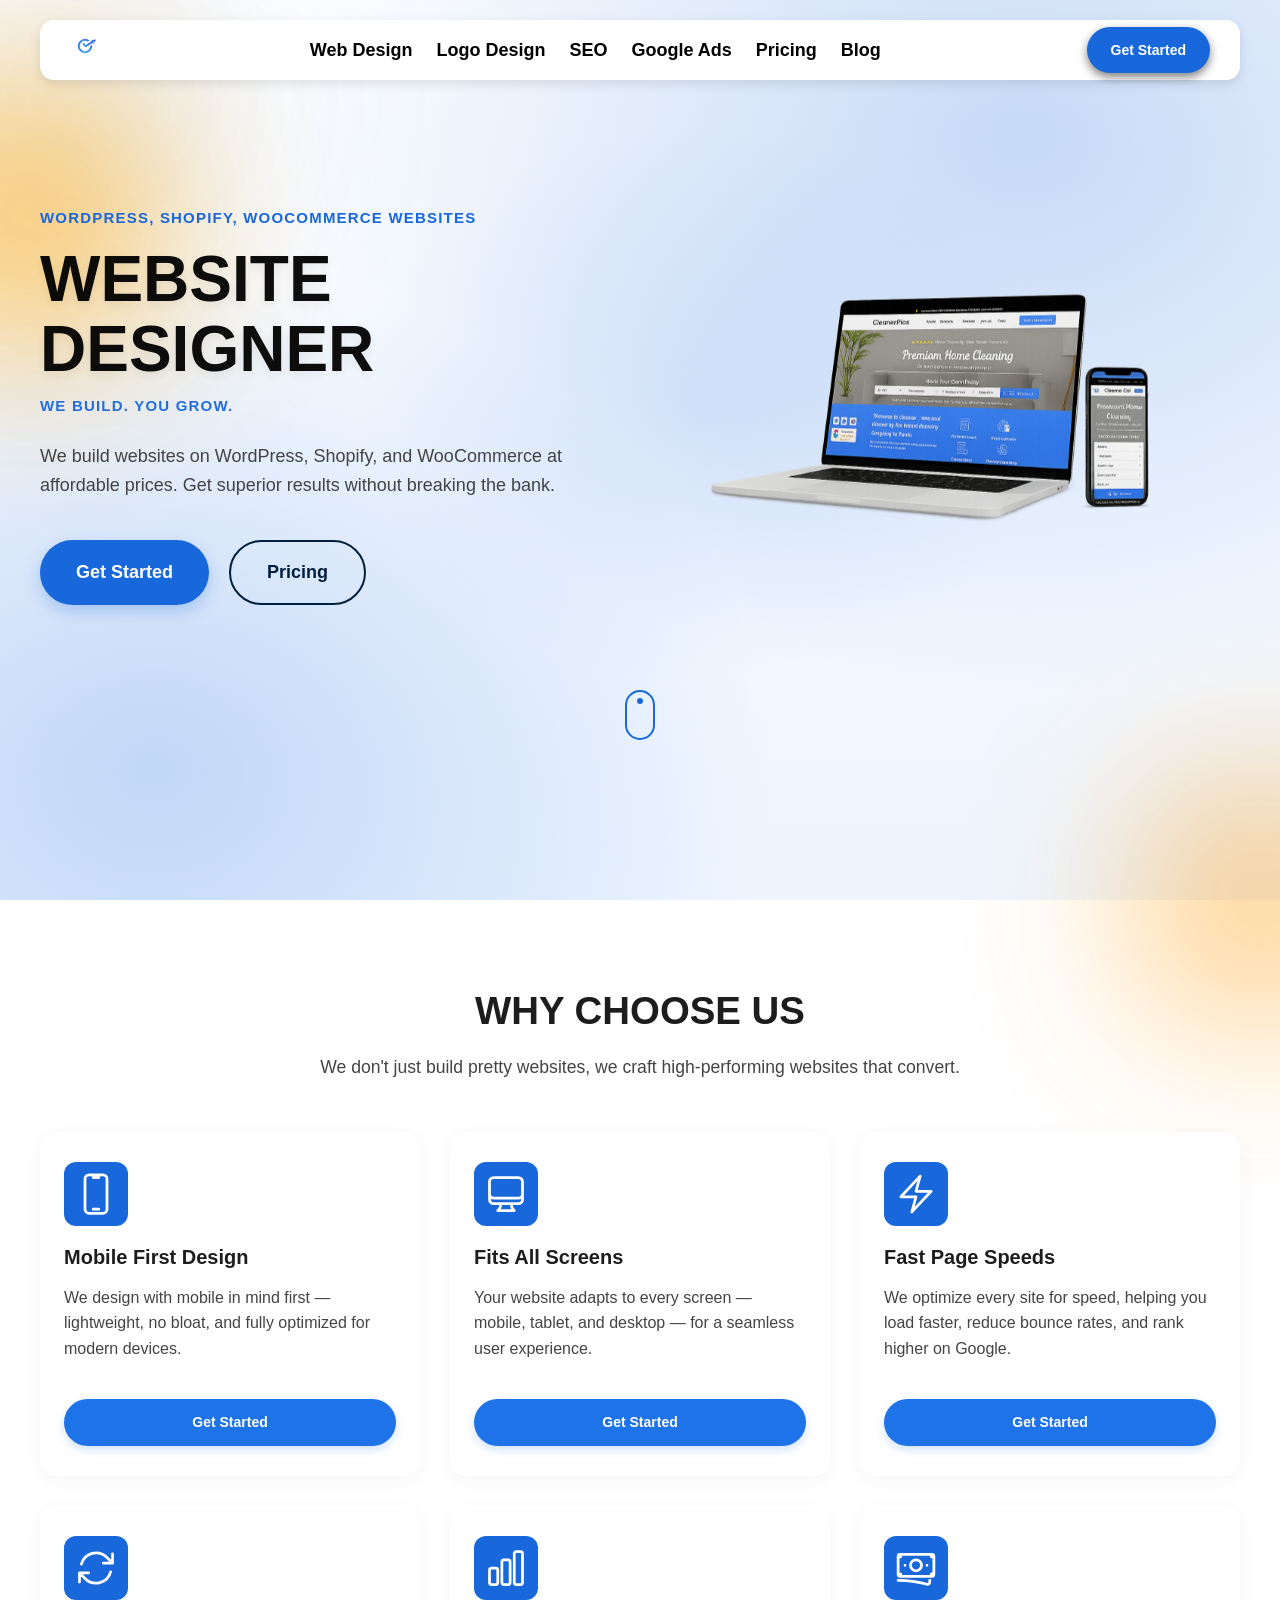
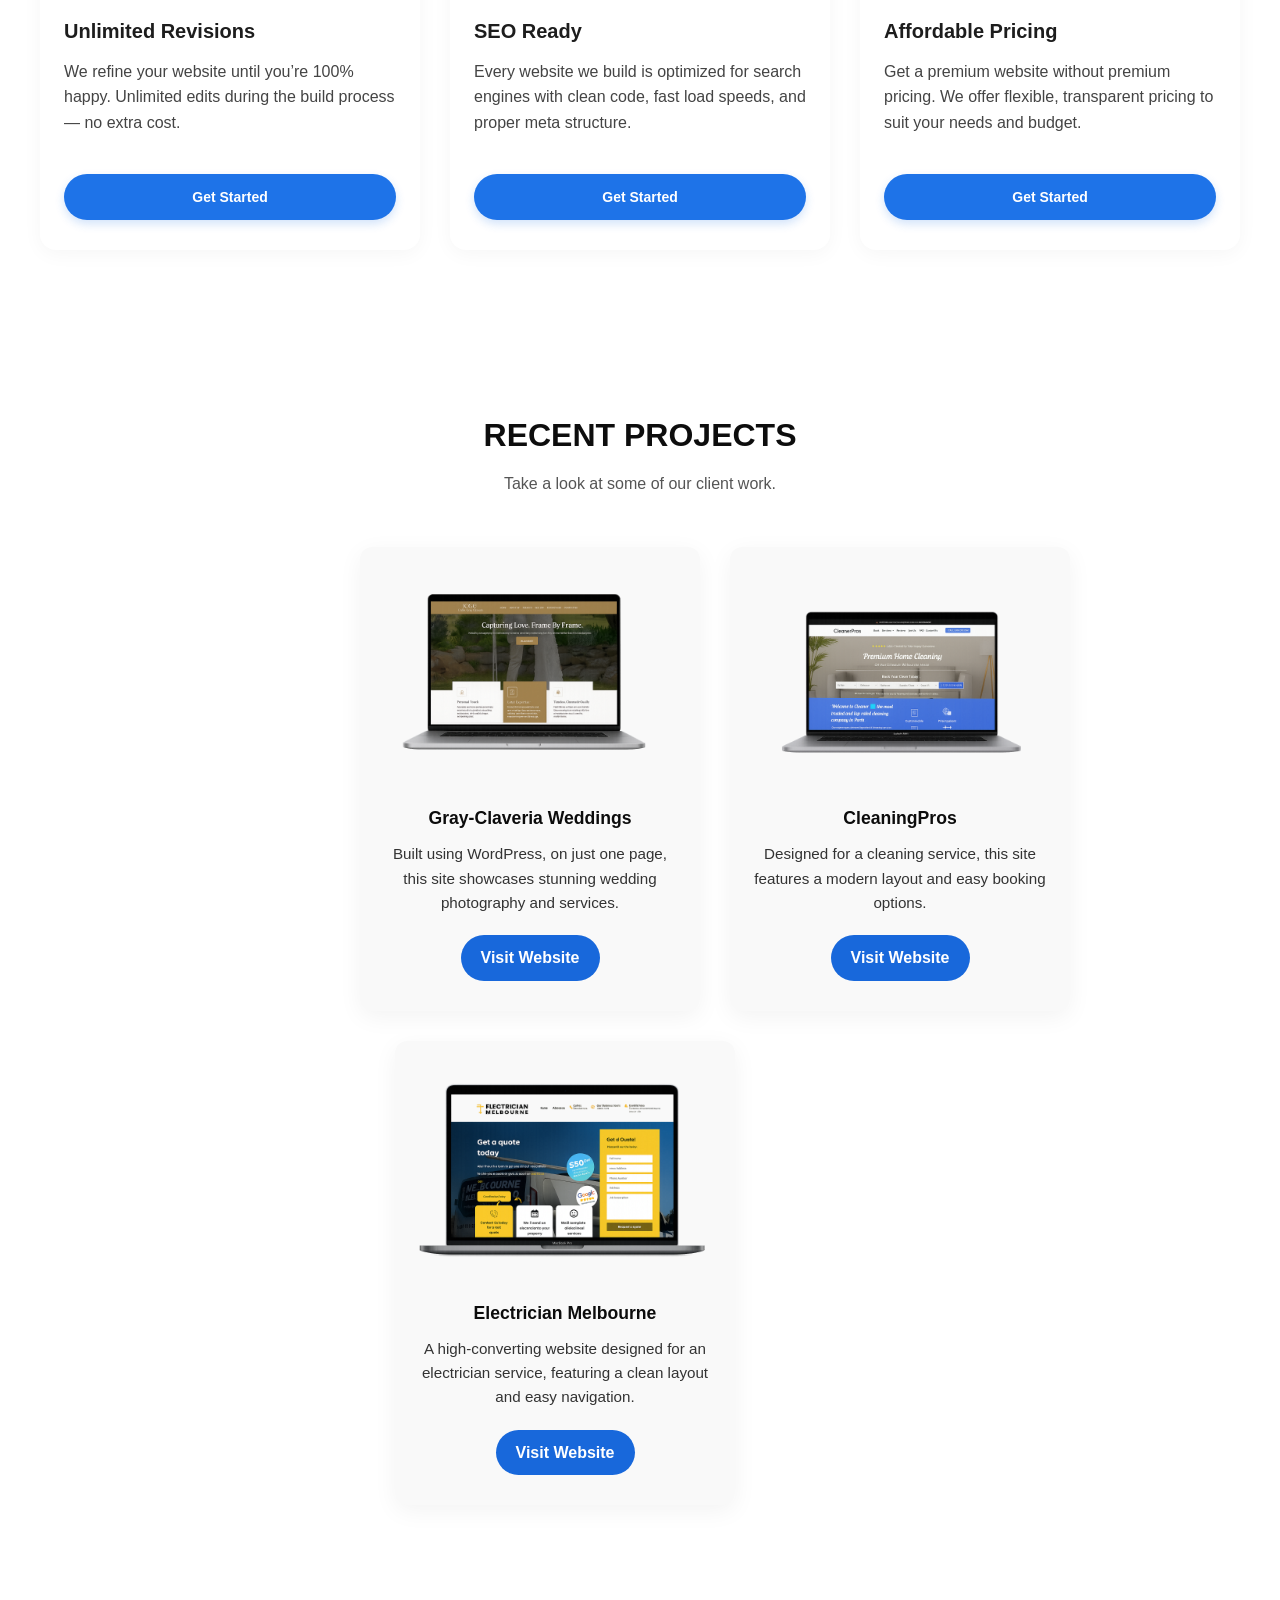
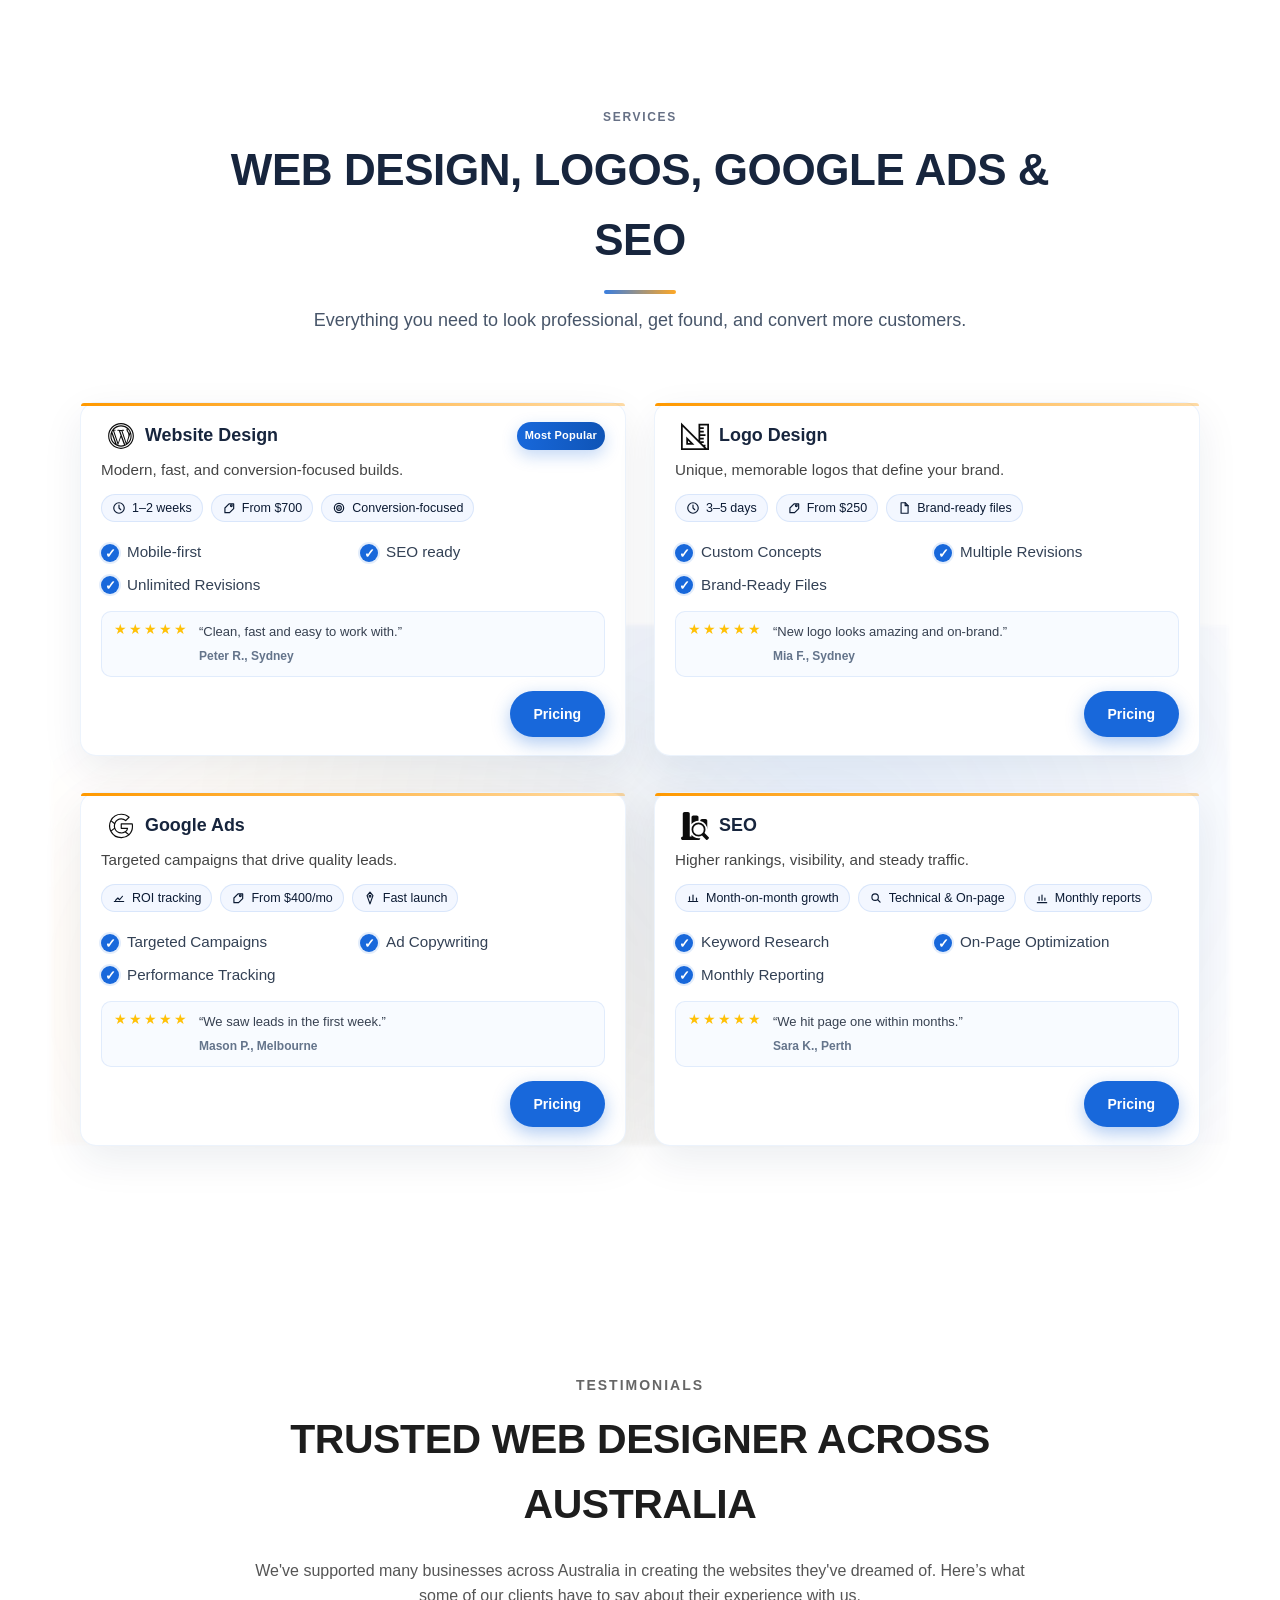
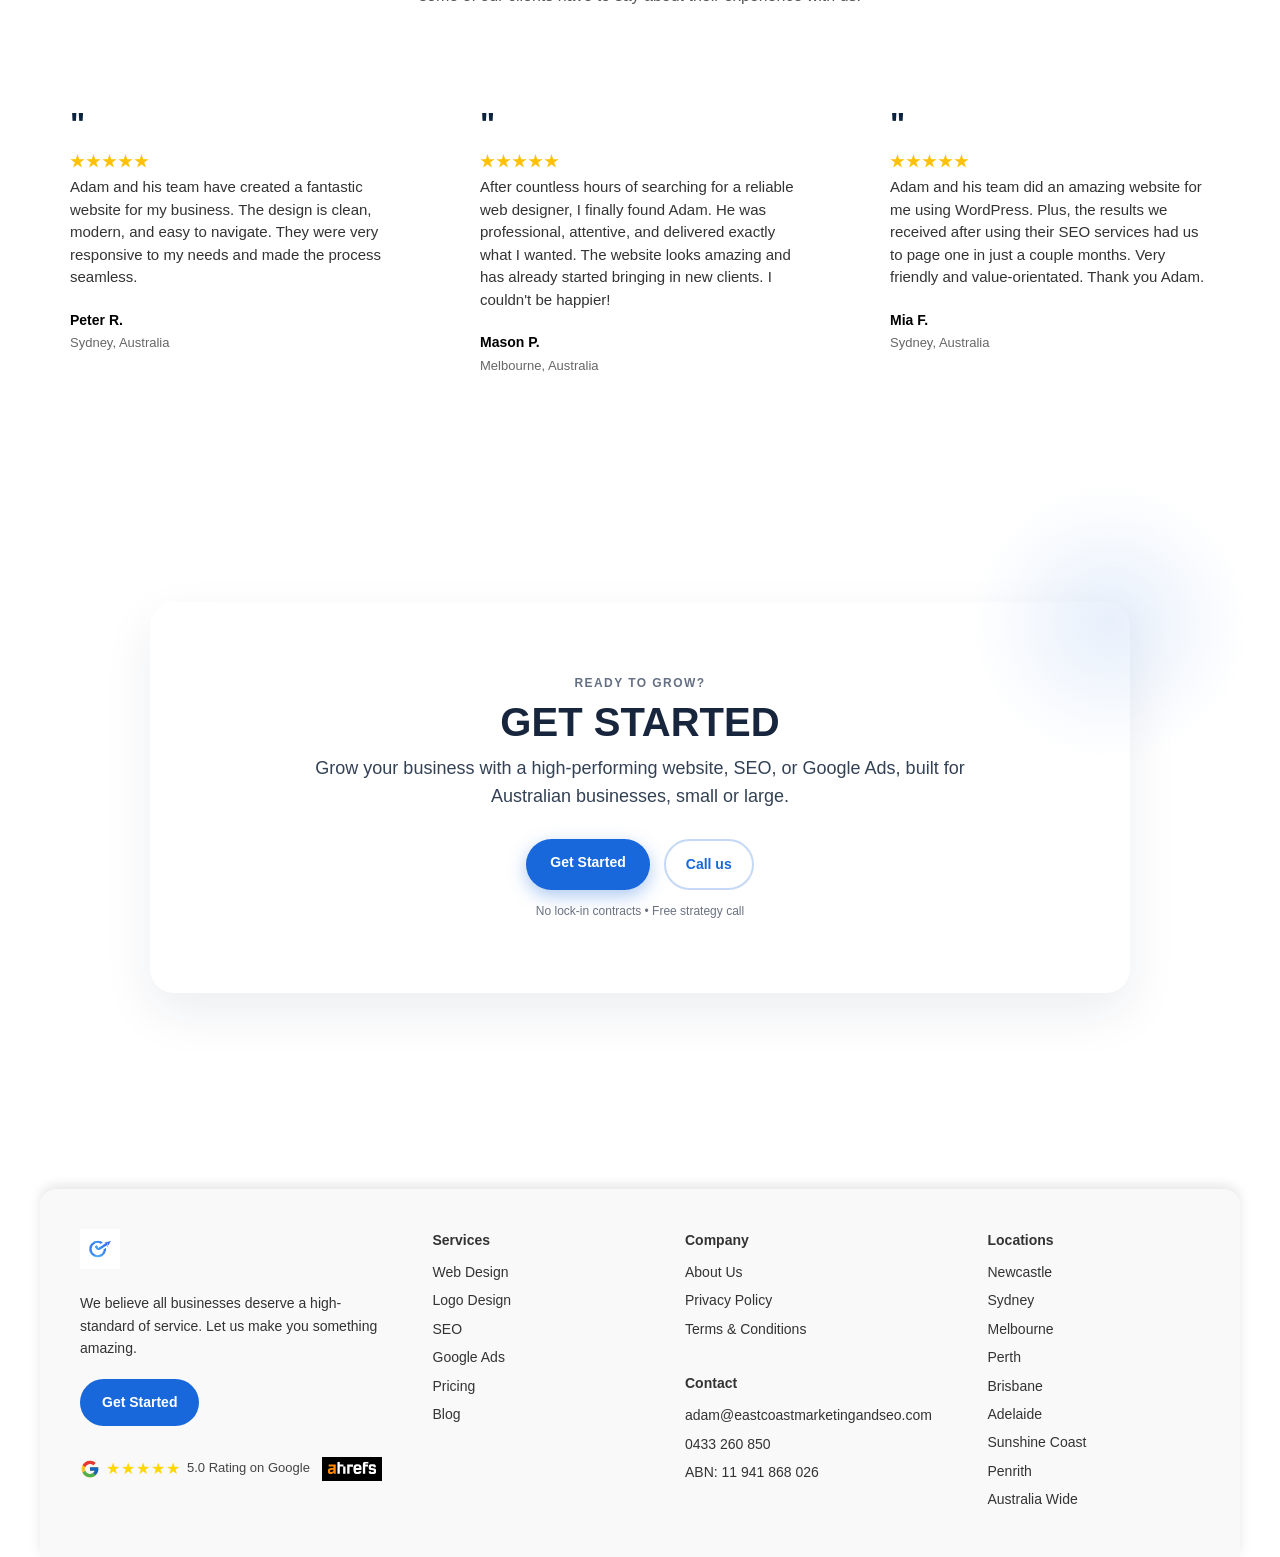
==== index.html @ 5adb6875 "Add files via upload" ====
<!doctype html>
<html lang="en">
<head>
  <meta charset="utf-8" />
  <meta name="viewport" content="width=device-width, initial-scale=1" />
  <title>Document</title>

  <!-- CSS -->
  <link rel="stylesheet" href="style.css" />
</head>
<body>

  <!-- Header is created by header.js (do not add <header> here) -->

  <main>
<!-- HERO -->
<section class="hero-section" aria-labelledby="hero-title">
  <!-- Background Accent Shape -->
  <div class="hero-accent"></div>




  <div class="hero-container">
    <div class="hero-left">
      <p class="hero-subtitle">WordPress, Shopify, WooCommerce Websites</p>

      <div class="hero-heading">
        <h1 class="hero-title" id="hero-title">WEBSITE DESIGNER</h1>
        <h2 class="hero-subtitle">
          <span class="nowrap">We Build. You Grow.</span>
        </h2>
            </div>

      <p class="hero-text">
        We build websites on WordPress, Shopify, and WooCommerce at affordable prices.
        Get superior results without breaking the bank.
      </p>

      <div class="hero-buttons">
        <a href="contact.html" class="hero-btn primary">Get Started</a>
        <a href="about.html" class="hero-btn secondary">Pricing</a>
      </div>
    </div>

    <div class="hero-right">
      <img src="phoneandlaptopsection.png" alt="Phone and Laptop Preview" class="hero-combo">
    </div>
  </div>

  <!-- Scroll indicator -->
  <div class="scroll-indicator">
    <div class="scroll-dot"></div>
  </div>
  <!-- Animated Blobs -->
<div class="blob blob1"></div>
<div class="blob blob2"></div>

</section>



    <!-- BENEFITS -->
    <section class="benefits-section">
      <div class="benefits-header">
        <h2>Why Choose Us</h2>
        <p>We don't just build pretty websites, we craft high-performing websites that convert.</p>
      </div>
      <div class="benefits-container">

        <!-- Benefit card 1 -->
        <div class="benefit-card">
          <div class="icon">
            <!-- Mobile First Design -->
            <svg xmlns="http://www.w3.org/2000/svg" fill="none"
                 viewBox="0 0 24 24" stroke-width="1.5"
                 stroke="currentColor" class="icon-svg">
              <path stroke-linecap="round" stroke-linejoin="round"
                    d="M10.5 1.5H8.25A2.25 2.25 0 0 0 6 3.75v16.5a2.25 2.25 0 0 0 2.25 2.25h7.5A2.25 2.25 0 0 0 18 20.25V3.75a2.25 2.25 0 0 0-2.25-2.25H13.5m-3 0V3h3V1.5m-3 0h3m-3 18.75h3" />
            </svg>
          </div>
          <h3>Mobile First Design</h3>
          <p>We design with mobile in mind first — lightweight, no bloat, and fully optimized for modern devices.</p>
          <a href="#" class="benefit-btn">Get Started</a>
        </div>

        <!-- Benefit card 2 -->
        <div class="benefit-card">
          <div class="icon">
            <!-- Fits All Screens -->
            <svg xmlns="http://www.w3.org/2000/svg" fill="none"
                 viewBox="0 0 24 24" stroke-width="1.5"
                 stroke="currentColor" class="icon-svg">
              <path stroke-linecap="round" stroke-linejoin="round"
                    d="M9 17.25v1.007a3 3 0 0 1-.879 2.122L7.5 21h9l-.621-.621A3 3 0 0 1 15 18.257V17.25m6-12V15a2.25 2.25 0 0 1-2.25 2.25H5.25A2.25 2.25 0 0 1 3 15V5.25m18 0A2.25 2.25 0 0 0 18.75 3H5.25A2.25 2.25 0 0 0 3 5.25m18 0V12a2.25 2.25 0 0 1-2.25 2.25H5.25A2.25 2.25 0 0 1 3 12V5.25" />
            </svg>
          </div>
          <h3>Fits All Screens</h3>
          <p>Your website adapts to every screen — mobile, tablet, and desktop — for a seamless user experience.</p>
          <a href="#" class="benefit-btn">Get Started</a>
        </div>

        <!-- Benefit card 3 -->
        <div class="benefit-card">
          <div class="icon">
            <!-- Fast Page Speeds -->
            <svg xmlns="http://www.w3.org/2000/svg" fill="none"
                 viewBox="0 0 24 24" stroke-width="1.5"
                 stroke="currentColor" class="icon-svg">
              <path stroke-linecap="round" stroke-linejoin="round"
                    d="m3.75 13.5 10.5-11.25L12 10.5h8.25L9.75 21.75 12 13.5H3.75Z" />
            </svg>
          </div>
          <h3>Fast Page Speeds</h3>
          <p>We optimize every site for speed, helping you load faster, reduce bounce rates, and rank higher on Google.</p>
          <a href="#" class="benefit-btn">Get Started</a>
        </div>

        <!-- Benefit card 4 -->
        <div class="benefit-card">
          <div class="icon">
            <!-- Unlimited Revisions -->
            <svg xmlns="http://www.w3.org/2000/svg" fill="none"
                 viewBox="0 0 24 24" stroke-width="1.5"
                 stroke="currentColor" class="icon-svg">
              <path stroke-linecap="round" stroke-linejoin="round"
                    d="M16.023 9.348h4.992v-.001M2.985 19.644v-4.992m0 0h4.992m-4.993 0 3.181 3.183a8.25 8.25 0 0 0 13.803-3.7M4.031 9.865a8.25 8.25 0 0 1 13.803-3.7l3.181 3.182m0-4.991v4.99" />
            </svg>
          </div>
          <h3>Unlimited Revisions</h3>
          <p>We refine your website until you’re 100% happy. Unlimited edits during the build process — no extra cost.</p>
          <a href="#" class="benefit-btn">Get Started</a>
        </div>

        <!-- Benefit card 5 -->
        <div class="benefit-card">
          <div class="icon">
            <!-- SEO Ready -->
            <svg xmlns="http://www.w3.org/2000/svg" fill="none"
                 viewBox="0 0 24 24" stroke-width="1.5"
                 stroke="currentColor" class="icon-svg">
              <path stroke-linecap="round" stroke-linejoin="round"
                    d="M3 13.125C3 12.504 3.504 12 4.125 12h2.25c.621 0 1.125.504 1.125 1.125v6.75C7.5 20.496 6.996 21 6.375 21h-2.25A1.125 1.125 0 0 1 3 19.875v-6.75ZM9.75 8.625c0-.621.504-1.125 1.125-1.125h2.25c.621 0 1.125.504 1.125 1.125v11.25c0 .621-.504 1.125-1.125 1.125h-2.25a1.125 1.125 0 0 1-1.125-1.125V8.625ZM16.5 4.125c0-.621.504-1.125 1.125-1.125h2.25C20.496 3 21 3.504 21 4.125v15.75c0 .621-.504 1.125-1.125 1.125h-2.25a1.125 1.125 0 0 1-1.125-1.125V4.125Z" />
            </svg>
          </div>
          <h3>SEO Ready</h3>
          <p>Every website we build is optimized for search engines with clean code, fast load speeds, and proper meta structure.</p>
          <a href="#" class="benefit-btn">Get Started</a>
        </div>

        <!-- Benefit card 6 -->
        <div class="benefit-card">
          <div class="icon">
            <!-- Affordable Pricing -->
            <svg xmlns="http://www.w3.org/2000/svg" fill="none"
                 viewBox="0 0 24 24" stroke-width="1.5"
                 stroke="currentColor" class="icon-svg">
              <path stroke-linecap="round" stroke-linejoin="round"
                    d="M2.25 18.75a60.07 60.07 0 0 1 15.797 2.101c.727.198 1.453-.342 1.453-1.096V18.75M3.75 4.5v.75A.75.75 0 0 1 3 6h-.75m0 0v-.375c0-.621.504-1.125 1.125-1.125H20.25M2.25 6v9m18-10.5v.75c0 .414.336.75.75.75h.75m-1.5-1.5h.375c.621 0 1.125.504 1.125 1.125v9.75c0 .621-.504 1.125-1.125 1.125h-.375m1.5-1.5H21a.75.75 0 0 0-.75.75v.75m0 0H3.75m0 0h-.375a1.125 1.125 0 0 1-1.125-1.125V15m1.5 1.5v-.75A.75.75 0 0 0 3 15h-.75M15 10.5a3 3 0 1 1-6 0 3 3 0 0 1 6 0Zm3 0h.008v.008H18V10.5Zm-12 0h.008v.008H6V10.5Z" />
            </svg>
          </div>
          <h3>Affordable Pricing</h3>
          <p>Get a premium website without premium pricing. We offer flexible, transparent pricing to suit your needs and budget.</p>
          <a href="#" class="benefit-btn">Get Started</a>
        </div>

      </div>
    </section>

    <!-- PROJECTS -->
    <section class="projects-section">
      <div class="projects-header">
        <h2>Recent Projects</h2>
        <p>Take a look at some of our client work.</p>
      </div>
      <div class="projects-container">
        <div class="project-card left-card">
          <img src="carloswebsitelaptop.png" alt="Website Project 1">
          <h3>Gray-Claveria Weddings</h3>
          <p>Built using WordPress, on just one page, this site showcases stunning wedding photography and services.</p>
          <a href="#" class="project-btn">Visit Website</a>
        </div>

        <div class="project-card">
          <img src="cleaningwebsitelaptop.png" alt="Website Project 2">
          <h3>CleaningPros</h3>
          <p>Designed for a cleaning service, this site features a modern layout and easy booking options.</p>
          <a href="#" class="project-btn">Visit Website</a>
        </div>

        <div class="project-card right-card">
          <img src="electricianwebsitelaptop.png" alt="Website Project 3">
          <h3>Electrician Melbourne</h3>
          <p>A high-converting website designed for an electrician service, featuring a clean layout and easy navigation.</p>
          <a href="#" class="project-btn">Visit Website</a>
        </div>
      </div>
    </section>

<!-- SERVICES / PRICING (enhanced, SVG chips) -->
<section class="services-showcase" id="services">
  <div class="services-container">

    <!-- Section header -->
    <header class="services-head">
      <p class="services-eyebrow">SERVICES</p>
      <h2 class="services-title">Web Design, Logos, Google Ads & SEO</h2>
      <p class="services-sub">
        Everything you need to look professional, get found, and convert more customers.
      </p>
    </header>

    <!-- 2×2 grid -->
    <div class="svc-grid">

      <!-- Website -->
      <article class="svc-card svc-web">
        <div class="svc-card__head">
          <h3>Website Design</h3>
          <span class="badge">Most Popular</span>
        </div>

        <p class="svc-card__intro">Modern, fast, and conversion‑focused builds.</p>

        <!-- meta chips (SVG icons instead of emojis) -->
        <div class="svc-meta">
          <span class="chip">
            <svg class="chip-ico" viewBox="0 0 24 24" aria-hidden="true">
              <circle cx="12" cy="12" r="9"/>
              <path d="M12 7v5l3 3"/>
            </svg> 1–2 weeks
          </span>
          <span class="chip">
            <svg class="chip-ico" viewBox="0 0 24 24" aria-hidden="true">
              <path d="M20 13l-7 7H5v-8l7-7h8v8z"/>
              <circle cx="16" cy="8" r="1.5"/>
            </svg> From $700
          </span>
          <span class="chip">
            <svg class="chip-ico" viewBox="0 0 24 24" aria-hidden="true">
              <circle cx="12" cy="12" r="8"/>
              <circle cx="12" cy="12" r="4"/>
              <circle cx="12" cy="12" r="1.5" fill="currentColor" stroke="none"/>
            </svg> Conversion‑focused
          </span>
        </div>

        <ul class="svc-features">
          <li>Mobile‑first</li>
          <li>SEO ready</li>
          <li>Unlimited Revisions</li>
        </ul>

        <figure class="svc-quote">
          <div class="svc-stars">★★★★★</div>
          <div>
            <p>“Clean, fast and easy to work with.”</p>
            <figcaption>Peter R., Sydney</figcaption>
          </div>
        </figure>

        <div class="svc-card__footer">
          <a href="pricing.html#website-design" class="btn-cta">Pricing</a>
        </div>
      </article>

      <!-- Logo -->
      <article class="svc-card svc-logo">
        <div class="svc-card__head">
          <h3>Logo Design</h3>
        </div>

        <p class="svc-card__intro">Unique, memorable logos that define your brand.</p>

        <div class="svc-meta">
          <span class="chip">
            <svg class="chip-ico" viewBox="0 0 24 24" aria-hidden="true">
              <circle cx="12" cy="12" r="9"/>
              <path d="M12 7v5l3 3"/>
            </svg> 3–5 days
          </span>
          <span class="chip">
            <svg class="chip-ico" viewBox="0 0 24 24" aria-hidden="true">
              <path d="M20 13l-7 7H5v-8l7-7h8v8z"/>
              <circle cx="16" cy="8" r="1.5"/>
            </svg> From $250
          </span>
          <span class="chip">
            <svg class="chip-ico" viewBox="0 0 24 24" aria-hidden="true">
              <path d="M7 3h7l5 5v13H7z"/>
              <path d="M14 3v5h5"/>
            </svg> Brand‑ready files
          </span>
        </div>

        <ul class="svc-features">
          <li>Custom Concepts</li>
          <li>Multiple Revisions</li>
          <li>Brand‑Ready Files</li>
        </ul>

        <figure class="svc-quote">
          <div class="svc-stars">★★★★★</div>
          <div>
            <p>“New logo looks amazing and on‑brand.”</p>
            <figcaption>Mia F., Sydney</figcaption>
          </div>
        </figure>

        <div class="svc-card__footer">
          <a href="pricing.html#logo-design" class="btn-cta">Pricing</a>
        </div>
      </article>

      <!-- Google Ads -->
      <article class="svc-card svc-ads">
        <div class="svc-card__head">
          <h3>Google Ads</h3>
        </div>

        <p class="svc-card__intro">Targeted campaigns that drive quality leads.</p>

        <div class="svc-meta">
          <span class="chip">
            <svg class="chip-ico" viewBox="0 0 24 24" aria-hidden="true">
              <path d="M4 18h16"/>
              <path d="M6 16l4-4 3 3 5-6"/>
            </svg> ROI tracking
          </span>
          <span class="chip">
            <svg class="chip-ico" viewBox="0 0 24 24" aria-hidden="true">
              <path d="M20 13l-7 7H5v-8l7-7h8v8z"/>
              <circle cx="16" cy="8" r="1.5"/>
            </svg> From $400/mo
          </span>
          <span class="chip">
            <svg class="chip-ico" viewBox="0 0 24 24" aria-hidden="true">
              <path d="M12 2l5 6-5 14-5-14z"/>
              <circle cx="12" cy="9" r="1.5"/>
            </svg> Fast launch
          </span>
        </div>

        <ul class="svc-features">
          <li>Targeted Campaigns</li>
          <li>Ad Copywriting</li>
          <li>Performance Tracking</li>
        </ul>

        <figure class="svc-quote">
          <div class="svc-stars">★★★★★</div>
          <div>
            <p>“We saw leads in the first week.”</p>
            <figcaption>Mason P., Melbourne</figcaption>
          </div>
        </figure>

        <div class="svc-card__footer">
          <a href="pricing.html#google-ads" class="btn-cta">Pricing</a>
        </div>
      </article>

      <!-- SEO -->
      <article class="svc-card svc-seo">
        <div class="svc-card__head">
          <h3>SEO</h3>
        </div>

        <p class="svc-card__intro">Higher rankings, visibility, and steady traffic.</p>

        <div class="svc-meta">
          <span class="chip">
            <svg class="chip-ico" viewBox="0 0 24 24" aria-hidden="true">
              <path d="M4 18h16"/>
              <path d="M6 16v-6M12 16v-9M18 16v-4"/>
            </svg> Month‑on‑month growth
          </span>
          <span class="chip">
            <svg class="chip-ico" viewBox="0 0 24 24" aria-hidden="true">
              <circle cx="10.5" cy="10.5" r="5.5"/>
              <path d="M15 15l4 4"/>
            </svg> Technical & On‑page
          </span>
          <span class="chip">
            <svg class="chip-ico" viewBox="0 0 24 24" aria-hidden="true">
              <path d="M4 20h16"/>
              <path d="M7 16v-6M12 16v-9M17 16v-4"/>
            </svg> Monthly reports
          </span>
        </div>

        <ul class="svc-features">
          <li>Keyword Research</li>
          <li>On‑Page Optimization</li>
          <li>Monthly Reporting</li>
        </ul>

        <figure class="svc-quote">
          <div class="svc-stars">★★★★★</div>
          <div>
            <p>“We hit page one within months.”</p>
            <figcaption>Sara K., Perth</figcaption>
          </div>
        </figure>

        <div class="svc-card__footer">
          <a href="pricing.html#seo" class="btn-cta">Pricing</a>
        </div>
      </article>

    </div>
  </div>
</section>




<!-- TESTIMONIALS -->
<section class="testimonials-section">
  <div class="testimonials-header">
    <p class="section-label">TESTIMONIALS</p>
    <h2 class="section-title">TRUSTED WEB DESIGNER ACROSS AUSTRALIA</h2>
    <p class="section-subtext">
      We've supported many businesses across Australia in creating the websites they've dreamed of.
      Here’s what some of our clients have to say about their experience with us.
    </p>
  </div>

  <div class="testimonials-grid">
    <div class="testimonial-card">
      <span class="quote-mark">"</span>
      <p class="testimonial-text">
        Adam and his team have created a fantastic website for my business. The design is clean, modern, and easy to navigate.
        They were very responsive to my needs and made the process seamless.
      </p>
      <p class="testimonial-author">Peter R.</p>
      <p class="testimonial-location">Sydney, Australia</p>
    </div>

    <div class="testimonial-card">
      <span class="quote-mark">"</span>
      <p class="testimonial-text">
        After countless hours of searching for a reliable web designer, I finally found Adam. He was professional, attentive, and delivered exactly what I wanted.
        The website looks amazing and has already started bringing in new clients. I couldn't be happier!
      </p>
      <p class="testimonial-author">Mason P.</p>
      <p class="testimonial-location">Melbourne, Australia</p>
    </div>

    <div class="testimonial-card">
      <span class="quote-mark">"</span>
      <p class="testimonial-text">
        Adam and his team did an amazing website for me using WordPress. Plus, the results we received after using their SEO services had us to page one in just a couple months. Very friendly and value-orientated. Thank you Adam.
      </p>
      <p class="testimonial-author">Mia F.</p>
      <p class="testimonial-location">Sydney, Australia</p>
    </div>
  </div>
</section>
<!-- BOTTOM CTA -->
<section class="cta-footer" id="get-started">
  <div class="cta-footer__inner">
    <p class="cta-footer__eyebrow">Ready to grow?</p>
    <h2 class="cta-footer__title">Get Started</h2>
    <p class="cta-footer__sub">
      Grow your business with a high‑performing website, SEO, or Google Ads, built for Australian businesses, small or large.
    </p>

    <div class="cta-footer__actions">
      <a href="contact.html" class="btn-cta">Get Started</a>
      <!-- Optional secondary action -->
      <a href="tel:+611300000000" class="btn-ghost" aria-label="Call us">Call us</a>
    </div>

    <p class="cta-footer__fineprint">No lock‑in contracts • Free strategy call</p>
  </div>
</section>


  </main>

  <!-- Scripts -->
  <script src="header.js" defer></script>
  <script src="footer.js" defer></script>
  <script src="pricingbutton.js" defer></script>
  
  <script>
document.addEventListener('DOMContentLoaded',()=>{
  const els = document.querySelectorAll('.reveal');
  const io = new IntersectionObserver(entries=>{
    entries.forEach(e=>{
      if(e.isIntersecting){
        e.target.classList.add('show');
        io.unobserve(e.target);
      }
    });
  }, {threshold: .12});
  els.forEach(el=>io.observe(el));
});
</script>

</body>
</html>
---- style.css ----
/* Use background verylightgrey, 10% of #1868db, 5% of #ff9900. Black 95% light headings, dark grey paragraphs */
/* Use Learn more buttons beneath service sections */
/* Scroll triggered fade-in animations */
/* Consistent CTA being Get Started */

body {
  background-color: #fafafa; /* very light grey */
  color: #333; /* dark grey for paragraphs */
  font-family: Arial, sans-serif;
}

h1, h2, h3 {
  color: #000; /* black for headings */
  opacity: 0.95; /* light headings */
}

p {
  color: #262626; /* dark grey for paragraphs */
  font-family: Arial, sans-serif;
}

.nav-link.active {
  color: #1868db;
  font-weight: bold;
  border-bottom: 2px solid #FF9900; /* orange underline for active link */
}

#mainHeader{
  backdrop-filter: saturate(130%) blur(8px);
  box-shadow: 0 6px 24px rgba(10,35,80,.08);
  border-radius: 16px; /* if header has white container */
}


#mainHeader.shrink {
  transform: scale(0.85) translateY(-20px);
  opacity: 0.95;
}



/* =========================
   HERO: Full viewport + background
   ========================= */

/* Change this to your actual fixed header height */
:root {
  --header-height: 90px;

  /* optional: set a background image just for the hero */
  /* Example: url("images/hero-bg.svg") or url("images/hero-bg.png") */
  
}


/* Fill the screen minus the fixed header so the next section is not visible */
.hero-section {

  position: relative;
  z-index: 1;
  color: white;
  min-height: 100vh;
  display: flex;
  align-items: center;
  overflow: visible;
  padding: clamp(60px, 7vw, 120px) 20px;

}




/* Floating Accent Shape */
.hero-accent {
  position: absolute;
  width: 500px;
  height: 500px;
  background: radial-gradient(circle at center, rgba(24, 104, 219, 0.2), transparent 70%);
  top: -150px;
  left: -150px;
  z-index: 0;
  filter: blur(100px);
  opacity: 0.6;
  pointer-events: none;
}

/* Scroll Down Indicator */
.scroll-indicator {
  position: absolute;
  bottom: 160px;
  left: 50%;
  transform: translateX(-50%);
  width: 30px;
  height: 50px;
  border: 2px solid #1868db;
  border-radius: 25px;
  z-index: 2;
}

.scroll-dot {
  width: 6px;
  height: 6px;
  background: #1868db;
  border-radius: 50%;
  margin: 6px auto;
  animation: scrollAnim 1.2s infinite ease-in-out;
}

@keyframes scrollAnim {
  0% { transform: translateY(0); opacity: 1; }
  100% { transform: translateY(20px); opacity: 0; }
}

/* Hero Tagline */
.hero-tagline {
  font-size: 20px;
  color: rgba(0, 0, 0, 0.7);
  margin-top: 10px;
  font-weight: 500;
}

.hero-title {
  text-shadow: 0 4px 12px rgba(0,0,0,0.08);
}


.hero-container {
  position: relative;
  z-index: 2;
  max-width: 1200px;
  margin: 0 auto;
  display: flex;
  align-items: center;
  justify-content: space-between;
  flex-wrap: wrap;
  width: 100%;
  gap: 40px;
}

.hero-left {
  flex: 1 1 500px;
  min-width: 300px;
  padding-right: 20px;
  animation: fadeInLeft 0.8s ease forwards;
}

.hero-title {
  font-size: clamp(42px, 6vw, 64px);
  font-weight: 900;
  line-height: 1.1;
  margin-bottom: 10px;
  color: #000;
}

.hero-subtitle {
  text-transform: uppercase;
  font-weight: 700;
  letter-spacing: 1.2px;
  color: #1868db;
  margin-bottom: 14px;
  font-size: 15px;
}

.hero-text {
  font-size: 18px;
  line-height: 1.6;
  margin: 24px 0 40px;
  color: rgba(38, 38, 38, 0.85);
}

.hero-buttons {
  display: flex;
  gap: 20px;
  flex-wrap: wrap;
}

.hero-btn {
  display: inline-flex;
  align-items: center;
  justify-content: center;
  padding: 16px 36px;
  border-radius: 999px;
  font-weight: 700;
  font-size: 18px;
  text-decoration: none;
  transition: all 0.3s ease;
  cursor: pointer;
}

.hero-btn.primary {
  background-color: #1868db;
  color: white;
  box-shadow: 0 6px 16px rgba(24, 104, 219, 0.25);
}

.hero-btn.primary:hover {
  background-color: rgba(0, 31, 63, 0.95);
  transform: translateY(-2px);
  box-shadow: 0 10px 22px rgba(0, 31, 63, 0.35);
}

.hero-btn.secondary {
  background-color: transparent;
  color: #001f3f;
  border: 2px solid #001f3f;
}

.hero-btn.secondary:hover {
  background-color: #001f3f;
  color: white;
  transform: translateY(-2px);
  box-shadow: 0 10px 22px rgba(0, 31, 63, 0.25);
}

.hero-right {
  flex: 1 1 500px;
  display: flex;
  justify-content: center;
  align-items: center;
  min-width: 300px;
  animation: fadeInUp 1s ease forwards;
}

.hero-combo {
  width: 100%;
  max-width: 700px;
  height: auto;
  object-fit: contain;
}

/* Animations */
@keyframes fadeInLeft {
  from { opacity: 0; transform: translateX(-40px); }
  to { opacity: 1; transform: translateX(0); }
}

@keyframes fadeInUp {
  from { opacity: 0; transform: translateY(40px); }
  to { opacity: 1; transform: translateY(0); }
}

@media (max-width: 980px) {
  .hero-section {
    min-height: auto;
    padding-top: calc(40px + var(--header-height));
    padding-bottom: 60px;
  }
  .hero-container {
    justify-content: center;
    text-align: center;
  }
  .hero-left {
    padding-right: 0;
  }
  .hero-right {
    margin-top: 20px;
  }
}



/* Benefits section */
.benefits-section {
  padding: 80px 20px;

}

.benefits-header {
  max-width: 800px;
  margin: 0 auto 50px;
  text-align: center;
}

.benefits-header h2 {
  font-size: 2.4rem;
  font-weight: 800;
  margin-bottom: 12px;
  color: #111;
}

.benefits-header p {
  font-size: 1.1rem;
  color: #444;
}

.benefits-container {
  display: grid;
  grid-template-columns: repeat(3, 1fr);
  gap: 30px;
  max-width: 1200px;
  margin: 0 auto;
}

@media (max-width: 900px) {
  .benefits-container {
    grid-template-columns: repeat(2, 1fr);
  }
}

@media (max-width: 600px) {
  .benefits-container {
    grid-template-columns: 1fr;
  }
}

.benefit-card {
  background: #fff;
  padding: 30px 24px;
  border-radius: 16px;
  box-shadow: 0 4px 20px rgba(0, 0, 0, 0.04);
  display: flex;
  flex-direction: column;
  transition: transform 0.25s ease, box-shadow 0.25s ease;
}

.benefit-card:hover {
  transform: translateY(-6px);
  box-shadow: 0 10px 30px rgba(0, 0, 0, 0.1);
}

.icon {
  width: 64px;
  height: 64px;
  padding: 10px;
  background: #1868db;
  border-radius: 12px;
  display: flex;
  align-items: center;
  justify-content: center;
  margin-bottom: 15px;
  box-sizing: border-box;
}

.icon-svg {
  width: 100%;
  height: 100%;
  stroke: white;
  stroke-width: 1.5;
  transition: transform 0.3s ease, stroke 0.3s ease;
}

.benefit-card:hover .icon-svg {
  transform: scale(1.15);
  stroke: #ff9900;
}


.benefit-card h3 {
  font-size: 1.25rem;
  font-weight: 700;
  margin-bottom: 12px;
  color: #111;
}

.benefit-card p {
  font-size: 1rem;
  color: #444;
  margin-bottom: 18px;
}

.benefit-card a {
  font-size: 0.95rem;
  color: #1868db;
  font-weight: 500;
  text-decoration: underline;
  transition: color 0.3s ease;
}


.benefit-card .benefit-btn {
  display: inline-block;
  margin-top: 20px;
  background-color: #1e73e8;
  color: white;
  font-weight: 600;
  font-size: 14px;
  font-family: inherit;
  padding: 12px 24px;
  border: none;
  border-radius: 999px;
  text-align: center;
  text-decoration: none;
  box-shadow: 0 4px 10px rgba(30, 115, 232, 0.2);
  transition: background-color 0.3s ease-in-out, transform 0.2s ease;
  cursor: pointer;
}

.benefit-card .benefit-btn:hover {
  background-color: rgba(0, 31, 63, 0.95); /* 95% opacity */
  transform: translateY(-2px);
}







h2 {
  font-family: 'Arial Black', sans-serif;
  font-weight: 900;
  text-transform: uppercase;
}

.projects-section {
  padding: 80px 20px;

  text-align: center;
}

.projects-header h2 {
  font-size: 2rem;
  font-weight: 800;
  margin-bottom: 10px;
}

.projects-header p {
  max-width: 700px;
  margin: 0 auto 50px auto;
  color: #555;
}

.projects-container {
  display: flex;
  justify-content: center;
  flex-wrap: wrap;
  gap: 30px;
  position: relative;
}

.project-card {
  background-color: #f9f9f9;
  border-radius: 12px;
  padding: 30px 20px;
  max-width: 340px;
  box-shadow: 0 6px 24px rgba(0, 0, 0, 0.05);
  transition: transform 0.3s ease, box-shadow 0.3s ease;
}

.project-card img {
  width: 100%;
  border-radius: 8px;
  margin-bottom: 20px;
}

.project-card h3 {
  font-size: 1.1rem;
  font-weight: 700;
  margin-bottom: 10px;
}

.project-card p {
  font-size: 0.95rem;
  color: #333;
  margin-bottom: 20px;
}

.project-btn {
  display: inline-block;
  background-color: #1868db;
  color: white;
  padding: 10px 20px;
  border-radius: 999px;
  font-weight: 600;
  text-decoration: none;
  transition: background-color 0.3s ease;
}

.project-btn:hover {
  background-color: #003366;
}

/* Pull in the outer cards */
.left-card {
  margin-left: 150px;
}

.right-card {
  margin-right: 150px;
}

/* Responsive: Reset spacing on small screens */
@media (max-width: 1024px) {
  .left-card,
  .right-card {
    margin: 0;
  }
}

/* ===== Enhanced Services / Pricing (SVG chips) ===== */
:root{
  --brand:#1868db;
  --brand-dark:#001f3f;
  --ink:#0b1a33;
  --muted:#475569;
  --svc-icon:28px;
}

.services-showcase{
  padding-block: clamp(72px, 8vw, 120px) clamp(96px, 10vw, 140px);
  position: relative;
  scroll-margin-top: 96px;
  overflow: hidden;
}
.services-showcase::before{
  content:"";
  position:absolute; inset:auto 0 10% 0;
  width:min(1200px,92vw); height:520px; margin:0 auto;
  background:
    radial-gradient(900px 700px at 65% 40%, rgba(24,104,219,.10), transparent 70%),
    radial-gradient(700px 500px at 30% 70%, rgba(255,153,0,.10), transparent 72%);
  filter: blur(2px);
  z-index:-1; pointer-events:none;
}
.services-container{ width:min(1120px, 94vw); margin:0 auto; }

/* Header */
.services-head{ text-align:center; max-width:860px; margin:0 auto clamp(28px,4vw,48px); }
.services-eyebrow{
  margin:0 0 8px; font-size:12px; font-weight:800; letter-spacing:.14em;
  text-transform:uppercase; color:#667085;
}
.services-title{
  margin:0 0 10px; font-size:clamp(28px,4.4vw,44px); font-weight:900; color:var(--ink);
  letter-spacing:-.01em;
}
.services-title::after{
  content:""; display:block; width:72px; height:4px; margin:14px auto 0;
  border-radius:999px; background:linear-gradient(90deg,#1868db,#ff9900); opacity:.9;
}
.services-sub{ margin:12px auto 0; color:#475569; font-size:clamp(14px,2.2vw,18px); line-height:1.6; }

/* Grid */
.svc-grid{
  display:grid;
  grid-template-columns:repeat(2, minmax(260px, 1fr));
  gap:36px 28px;
  align-items:stretch;
}

/* Card */
.svc-card{
  position:relative; isolation:isolate; z-index:0;
  display:flex; flex-direction:column;
  min-height:320px;
  background:#fff; border-radius:16px;
  border:1px solid rgba(24,104,219,.08);
  box-shadow:0 14px 40px rgba(10,35,80,.08);
  transition:transform .22s ease, box-shadow .22s ease, border-color .22s ease;
  padding:18px 20px;
}
.svc-card:hover{ transform:translateY(-6px); box-shadow:0 22px 56px rgba(10,35,80,.14); border-color:rgba(24,104,219,.18); z-index:2; }

/* top accent */
.svc-card::before{
  content:""; position:absolute; left:0; top:0; right:0; height:3px;
  border-top-left-radius:16px; border-top-right-radius:16px;
  background:linear-gradient(90deg, #ff9900, rgba(255,153,0,.35));
}

/* card head + badge */
.svc-card__head{ display:flex; align-items:center; justify-content:space-between; gap:12px; }
.badge{
  background:linear-gradient(90deg,#1868db,#0f54b6);
  color:#fff; font-size:11px; font-weight:800; letter-spacing:.02em;
  padding:5px 8px; border-radius:999px;
  box-shadow:0 6px 16px rgba(24,104,219,.25);
  white-space:nowrap;
}

/* title with icon badge */
.svc-card__head h3{
  margin:0; font-size:1.12rem; font-weight:800; color:var(--ink);
  display:flex; align-items:center; min-height:var(--svc-icon);
  padding-left:calc(var(--svc-icon) + 16px); position:relative;
}
.svc-card__head h3::after{
  content:""; position:absolute; left:-2px; top:50%; width:calc(var(--svc-icon)+8px); height:calc(var(--svc-icon)+8px);
  transform:translateY(-50%); border-radius:50%; background:rgba(24,104,219,.10);
  box-shadow:0 1px 0 rgba(255,255,255,.8) inset; z-index:0;
}
.svc-card__head h3::before{
  content:""; position:absolute; left:6px; top:50%; width:var(--svc-icon); height:var(--svc-icon);
  transform:translateY(-50%); background-repeat:no-repeat; background-position:center; background-size:contain;
  filter:drop-shadow(0 1px 0 rgba(255,255,255,.6)); z-index:1;
}
/* map icons by order (update paths if needed) */
.svc-grid > article:nth-child(1) h3::before{ background-image:url("icons8-wordpress.svg"); }
.svc-grid > article:nth-child(2) h3::before{ background-image:url("design.svg"); }
.svc-grid > article:nth-child(3) h3::before{ background-image:url("google.svg"); }
.svc-grid > article:nth-child(4) h3::before{ background-image:url("seo.svg"); }

/* intro */
.svc-card__intro{ color:#444; margin:8px 0 10px; font-size:.95rem; }

/* meta chips (SVG icons) */
.svc-meta{ display:flex; flex-wrap:wrap; gap:8px; margin:2px 0 10px; }
.chip{
  display:inline-flex; align-items:center; gap:6px;
  padding:6px 10px; border-radius:999px;
  background:#f3f7ff; color:#0b1a33; border:1px solid rgba(24,104,219,.12);
  font-size:12.5px; line-height:1;
}
.chip-ico{
  width:14px; height:14px;
  stroke: currentColor; stroke-width:2;
  fill: none; 
  stroke-linecap: round; stroke-linejoin: round;
}

/* features: compact grid on larger screens */
.svc-features{
  list-style:none; padding:0; margin:8px 0 0;
  display:grid; grid-template-columns:1fr; gap:8px 14px;
}
@media (min-width:1100px){ .svc-features{ grid-template-columns:1fr 1fr; } }
.svc-features li{
  display:flex; align-items:center; gap:8px; color:#334155; font-size:.95rem;
}
.svc-features li::before{
  content:"✓"; display:inline-grid; place-items:center; width:18px; height:18px; border-radius:50%;
  font-weight:800; font-size:.8rem; color:#fff; background:var(--brand);
  box-shadow:0 0 0 2px rgba(24,104,219,.12);
}

/* tiny testimonial */
.svc-quote{
  display:flex; align-items:flex-start; gap:10px;
  background:#f8fbff; border:1px solid rgba(24,104,219,.10);
  border-radius:10px; padding:10px 12px; margin:14px 0 0;
}
.svc-stars{ color:#FFC107; letter-spacing:2px; font-size:14px; line-height:1; }
.svc-quote p{ margin:0; font-size:13px; color:#374151; }
.svc-quote figcaption{ margin-top:4px; font-size:12px; color:#64748b; font-weight:600; }

/* footer (button always visible) */
.svc-card__footer{
  margin-top:auto; display:flex; justify-content:flex-end; padding-top:14px;
}
.btn-cta{
  background:var(--brand); color:#fff; text-decoration:none;
  padding:10px 18px; border-radius:999px; font-weight:700; font-size:13px;
  box-shadow:0 10px 24px rgba(24,104,219,.28);
  transition:background-color .2s ease, transform .2s ease, box-shadow .2s ease;
}
.btn-cta:hover{ background:var(--brand-dark); transform:translateY(-2px); box-shadow:0 14px 30px rgba(0,31,63,.28); }

/* responsive */
@media (max-width:900px){
  .svc-grid{ grid-template-columns:1fr; gap:22px; }
}



/* === Testimonials Section === */
.testimonials-section {
  padding: 100px 40px;

  text-align: center;
}

.testimonials-header {
  max-width: 800px;
  margin: 0 auto 60px;
}

.section-label {
  font-size: 14px;
  font-weight: 700;
  color: #666;
  letter-spacing: 2px;
  margin-bottom: 10px;
}

.section-title {
  font-size: 32px;
  font-weight: 800;
  margin-bottom: 20px;
  color: #111;
}

.section-subtext {
  font-size: 16px;
  color: #555;
  line-height: 1.6;
}

.testimonials-grid {
  display: grid;
  grid-template-columns: repeat(auto-fit, minmax(280px, 1fr));
  gap: 30px;
  max-width: 1200px;
  margin: 0 auto;
}

.testimonial-card {
  background: #ffffff;
  border-radius: 12px;
  padding: 30px;
  text-align: left;
  position: relative;
}

.quote-mark {
  display: block;
  font-size: 32px;
  font-weight: 900;
  color: #0c2340;
  margin-bottom: 15px;
}

.testimonial-text {
  font-size: 15px;
  color: #333;
  margin-bottom: 20px;
  line-height: 1.5;
}

.testimonial-author {
  font-weight: 700;
  font-size: 14px;
  color: #000;
  margin: 0;
}

.testimonial-location {
  font-size: 13px;
  color: #666;
  margin: 2px 0 0 0;
}
body {
  background:
    radial-gradient(#e5eefa 1px, transparent 1px),
    #ffffff;
  background-size: 24px 24px;
}
/* Five yellow stars under the quote mark in each testimonial card */
.testimonial-card .quote-mark{
  display: block;
  margin-bottom: 6px;            /* tighten spacing above stars */
}

.testimonial-card .quote-mark::after{
  content: "★★★★★";             /* five stars */
  display: block;
  color: #FFC107;                 /* yellow */
  font-size: 16px;                /* adjust size to taste */
  letter-spacing: 2px;            /* space between stars */
  margin-top: 4px;
  line-height: 1;
}
/* ===== Bottom CTA (Get Started) ===== */
:root{
  --brand: #1868db;       /* primary brand colour */
  --brand-dark: #0f54b6;  /* hover shade */
  --ink: #0b1a33;         /* dark text */
}

/* ===== Bottom CTA (Get Started) — uses GLOBAL background ===== */
:root{
  --brand: #1868db;       /* primary brand colour */
  --brand-dark: #0f54b6;  /* hover shade */
  --ink: #0b1a33;         /* dark text */
}

.cta-footer{
  position: relative;
  padding: clamp(56px, 8vw, 96px) 24px;
  background: transparent;     /* <-- let global body background show */
  overflow: visible;           /* no need to clip now */
}

.cta-footer__inner{
  max-width: 980px;
  margin: 0 auto;
  text-align: center;
  background: #ffffff;         /* “card” surface stays white */
  border-radius: 24px;
  box-shadow: 0 20px 50px rgba(10, 35, 80, 0.08);
  padding: clamp(40px, 6vw, 72px) clamp(24px, 5vw, 56px);
  position: relative;
  isolation: isolate;
}

/* subtle corner accent (keep or remove per preference) */
.cta-footer__inner::before{
  content:"";
  position: absolute;
  top: -120px; right: -120px;
  width: 280px; height: 280px;
  background: radial-gradient(circle, rgba(24,104,219,0.10) 0%, transparent 70%);
  z-index: -1;
}

.cta-footer__eyebrow{
  margin: 0 0 6px 0;
  letter-spacing: 0.12em;
  text-transform: uppercase;
  font-weight: 700;
  font-size: 12px;
  color: #667085;
}

.cta-footer__title{
  margin: 0 0 10px 0;
  font-size: clamp(26px, 4vw, 40px);
  line-height: 1.1;
  font-weight: 800;
  color: var(--ink);
}

.cta-footer__sub{
  margin: 0 auto clamp(18px, 3.5vw, 28px);
  max-width: 720px;
  color: #334155;
  font-size: clamp(14px, 2.2vw, 18px);
  line-height: 1.6;
}

.cta-footer__actions{
  display: flex;
  justify-content: center;
  gap: 14px;
  flex-wrap: wrap;
  margin-bottom: 10px;
}

/* Primary pill button */
/* === ORIGINAL BUTTON STYLES (with simple hover lift) === */
/* === ORIGINAL BUTTON STYLES (with updated hover color) === */
.btn-cta{
  background-color: var(--brand);
  color: #fff;
  padding: 12px 24px;
  border-radius: 999px;
  font-weight: 700;
  font-size: 14px;
  text-decoration: none;
  display: inline-block;
  box-shadow: 0 6px 18px rgba(24,104,219,0.35);
  transition: background-color .2s ease, box-shadow .2s ease, transform .2s ease;
}
.btn-cta:hover{
  background-color: #001f3f; /* updated hover color */
  transform: translateY(-2px);
  box-shadow: 0 10px 24px rgba(0,31,63,0.35);
}
.btn-cta:active{
  transform: translateY(0) scale(.98);
}
.btn-cta:focus-visible{
  outline: 3px solid #b7cff9;
  outline-offset: 2px;
}

/* Ghost (secondary outline) button */
.btn-ghost{
  background: transparent;
  color: var(--brand);
  padding: 12px 20px;
  border-radius: 999px;
  font-weight: 700;
  font-size: 14px;
  text-decoration: none;
  display: inline-block;
  border: 2px solid rgba(24,104,219,0.25);
  transition: color .2s ease, border-color .2s ease, background-color .2s ease, transform .2s ease;
}
.btn-ghost:hover{
  background: rgba(24,104,219,0.08);
  border-color: rgba(24,104,219,0.45);
  transform: translateY(-2px);
}
.btn-ghost:focus-visible{
  outline: 3px solid #b7cff9;
  outline-offset: 2px;
}

/* Active click effect */
.btn-ghost:active,
.btn-cta:active{
  transform: translateY(0) scale(.98);
}

/* Mobile: full-width buttons */
@media (max-width: 420px){
  .btn-cta, .btn-ghost{
    width: 100%;
    text-align: center;
  }
}


/* Mobile: full-width buttons */
@media (max-width: 420px){
  .btn-cta, .btn-ghost{
    width: 100%;
    text-align: center;
  }
}


.cta-footer__fineprint{
  margin: 12px 0 0 0;
  font-size: 12px;
  color: #6b7280;
}

/* Tighten on very small screens */
@media (max-width: 420px){
  .cta-footer__actions{ gap: 10px; }
  .btn-cta, .btn-ghost{ width: 100%; text-align: center; }
}

}
/* ===== Global minimal background (site-wide) ===== */
:root{
  --brand: #1868db;        /* your blue */
  --ink: #0b1a33;          /* dark text (optional) */
}

/* Make sure the page fills the viewport so the bg always shows */
html, body { min-height: 100%; }

body{
  background:
    radial-gradient(1200px 900px at 80% 15%, rgba(24,104,219,.14), transparent 62%),
    radial-gradient(1000px 800px at 12% 85%, rgba(24,104,219,.12), transparent 62%),
    radial-gradient(500px 400px  at 55% 45%, rgba(24,104,219,.06), transparent 70%),
    linear-gradient(180deg, #ffffff 0%, #eef5ff 100%);
  background-repeat:no-repeat;
  background-attachment:fixed, fixed, fixed, fixed;
}



/* ===== Optional: “surface” helper for white cards/sections ===== */
/* Apply .surface to any container you want on a white card with a soft shadow */
.surface{
  background: #ffffff;
  border-radius: 24px;
  box-shadow: 0 20px 50px rgba(10, 35, 80, 0.08);
}

/* ===== Optional: let the global bg show in specific sections ===== */
/* If you want your Pricing section to show the global background, UNCOMMENT this: */
/* .pricing-layout { background: transparent; } */

/* If any other section has a solid background you want to keep, you can leave it. */
.section-title{ font-size: clamp(28px, 3.2vw, 42px); letter-spacing:-.01em; }
section{ scroll-margin-top: 96px; } /* better anchor jumps under sticky header */


.hero-section {
  position: relative;
  z-index: 1;
}
section {
  padding: 80px 20px;
  position: relative;
  z-index: 1;
}
.intro-section {
  padding: 100px 20px;
  background: linear-gradient(120deg, #fefeff 0%, #f2f6ff 100%);
}

.intro-container {
  display: flex;
  align-items: center;
  justify-content: space-between;
  max-width: 1200px;
  margin: 0 auto;
  gap: 60px;
  flex-wrap: wrap;
}

.intro-text {
  flex: 1 1 500px;
  min-width: 300px;
}

.intro-text h1 {
  font-size: clamp(36px, 5vw, 56px);
  font-weight: 800;
  margin-bottom: 20px;
  color: #111;
}

.paragraph {
  font-size: 17px;
  color: #444;
  line-height: 1.6;
  margin-bottom: 20px;
}

.cta-button {
  display: inline-block;
  background: #5c4dff;
  color: white;
  padding: 14px 28px;
  border-radius: 999px;
  font-weight: 600;
  text-decoration: none;
  transition: all 0.3s ease;
  margin-top: 10px;
}

.cta-button:hover {
  background: #3228cc;
  transform: translateY(-2px);
}

.intro-image {
  flex: 1 1 500px;
  position: relative;
  min-width: 300px;
}

.image-wrapper {
  position: relative;
}

.image-wrapper img {
  width: 100%;
  border-radius: 12px;
  box-shadow: 0 10px 30px rgba(0, 0, 0, 0.1);
}

/* Circle text */
.circle-text {
  position: absolute;
  top: -40px;
  left: -40px;
  font-size: 14px;
  font-weight: bold;
  color: #666;
  text-transform: uppercase;
  letter-spacing: 2px;
  border-radius: 50%;
  width: 160px;
  height: 160px;
  display: flex;
  align-items: center;
  justify-content: center;
  transform: rotate(-15deg);
}
/* style.css */

/* Basic reset */
* {
    margin: 0;
    padding: 0;
    box-sizing: border-box;
}

/* Body and font styles */
body {
    font-family: Arial, sans-serif;
    background-color: #f4f4f4;
    color: #333;
    line-height: 1.6;
}

/* Container for centering content */
.container {
    width: 80%;
    max-width: 1200px;
    margin: 0 auto;
}

/* Header styles */
header {
    color: white;
    padding: 20px 0;
    text-align: center;
}

header h1 {
    font-size: 2.5rem;
}

/* Basic Reset */
* {
    margin: 0;
    padding: 0;
    box-sizing: border-box;
}

/* Body and font styles */
body {
    font-family: Arial, sans-serif;
    background-color: #f4f4f4;
    color: #333;
    line-height: 1.6;
}

/* Container for centering content */
.container {
    width: 80%;
    max-width: 1200px;
    margin: 0 auto;
}

/* Basic Reset */
* {
    margin: 0;
    padding: 0;
    box-sizing: border-box;
}

/* Body and font styles */
body {
    font-family: Arial, sans-serif;
    background-color: #f4f4f4;
    color: #333;
    line-height: 1.6;
}

/* Main container for the contact page */
.contact-container {
    display: flex;
    flex-wrap: wrap;
    justify-content: space-between;
    padding: 40px;
}
body {
  margin: 0;
  font-family: 'Segoe UI', sans-serif;
  background: #f8f8f8;
  color: #333;
}

/* Hero Section */
.contact-hero {
  background-color: #0f0f11;
  color: white;
  padding: 80px 20px;
  position: relative;
}

.hero-content {
  max-width: 1200px;
  margin: 0 auto;
}

.sub-heading {
  color: #c9ff33;
  font-weight: bold;
  letter-spacing: 1px;
  font-size: 1rem;
}

.main-heading {
  font-size: 3rem;
  font-weight: bold;
  margin: 10px 0;
}

.breadcrumb {
  color: #ccc;
  font-size: 0.9rem;
}

.breadcrumb span {
  color: #c9ff33;
  font-weight: bold;
}

/* Basic Reset */
* {
    margin: 0;
    padding: 0;
    box-sizing: border-box;
}

/* Body and font styles */
body {
    font-family: Arial, sans-serif;
    background-color: #f4f4f4;
    color: #333;
    line-height: 1.6;
}

/* Container for centering content */
.container {
    width: 80%;
    max-width: 1200px;
    margin: 0 auto;
}

/* Basic Reset */
* {
    margin: 0;
    padding: 0;
    box-sizing: border-box;
}

/* Body and font styles */
body {
    font-family: Arial, sans-serif;
    background-color: #f4f4f4;
    color: #333;
    line-height: 1.6;
}

/* Container for centering content */
.container {
    width: 80%;
    max-width: 1200px;
    margin: 0 auto;
}

/* Contact Form Section */

/* Basic Reset */
* 
   /* Basic Reset */
* /* Basic Reset */
* /* Basic Reset */
* 
    /* Basic Reset */
* /* Basic Reset */
* {
    margin: 0;
    padding: 0;
    box-sizing: border-box;
}

/* Body Styles */
body {
  background:
    radial-gradient(1200px 900px at 80% 15%, rgba(24,104,219,.24), transparent 62%),
    radial-gradient(1000px 800px at 12% 85%, rgba(24,104,219,.22), transparent 62%),
    radial-gradient(500px 400px  at 55% 45%, rgba(24,104,219,.10), transparent 70%),
    linear-gradient(180deg, #ffffff 0%, #eef5ff 100%);
  background-repeat:no-repeat;
  background-attachment:fixed, fixed, fixed, fixed;
}

/* Main Container (Flexbox Layout) */
.contact-container {
  position: relative;
  z-index: 1;
    display: flex;
    justify-content: space-between;
    align-items: stretch;
    max-width: 1200px;
    width: 100%;
    margin: 120px auto 0; /* 👈 Pushes it down from the top */
    background-color: #fff;
    border-radius: 10px;
    box-shadow: 0 20px 60px rgba(0, 0, 0, 0.15);
    padding: 40px;
    transition: all 0.4s ease;
}

/* Add lift effect on hover */
.contact-container:hover {
    transform: translateY(-10px);
    box-shadow: 0 30px 80px rgba(0, 0, 0, 0.25);
}

/* Left Section (Image) */
.image-section {
    width: 45%;
    padding: 20px;
    border-radius: 10px;
    background-color: #f9f9f9;
}

.image-section img {
    width: 100%;
    height: auto;
    border-radius: 10px;
    object-fit: cover;
}

/* Right Section (Form) */
.form-section {
  display: flex;
  flex-direction: column;
  width: 50%;
  padding: 30px;
  background-color: #fff;
  border-radius: 10px;
  box-shadow: 0 15px 50px rgba(0, 0, 0, 0.2);
  transition: all 0.3s ease;
}

.form-section:hover {
  transform: translateY(-5px);
  box-shadow: 0 25px 60px rgba(0, 0, 0, 0.25);
}

.form-section h2 {
  font-size: 2rem;
  color: #333;
  margin-bottom: 10px;
  text-align: center;
}

.subheading {
  text-align: center;
  color: #555;
  font-size: 1rem;
  margin-top: -5px;
  margin-bottom: 25px;
  line-height: 1.6;
}

.form-group {
  margin-bottom: 20px;
}

.form-group label {
  font-size: 1rem;
  color: #666;
  margin-bottom: 5px;
  display: block;
}

.form-group input,
.form-group textarea,
.form-group select {
  width: 100%;
  padding: 14px;
  font-size: 1rem;
  border: 1px solid #ddd;
  border-radius: 5px;
  background-color: #f9f9f9;
  transition: border-color 0.3s ease;
  appearance: none;
}

.form-group input:focus,
.form-group textarea:focus,
.form-group select:focus {
  border-color: #4facfe;
  outline: none;
}

textarea {
  height: 150px;
  resize: none;
}

button {
  width: 100%;
  background-color: #1868db;
  color: white;
  border: none;
  padding: 15px;
  font-size: 1.2rem;
  border-radius: 5px;
  cursor: pointer;
  transition: background-color 0.3s ease;
}

button:hover {
  background-color: #001f3f;
}

.note {
  font-size: 0.9rem;
  color: #777;
  margin-top: 20px;
  text-align: center;
}


/* Responsive Design */
@media screen and (max-width: 768px) {
    .contact-container {
        flex-direction: column;
        padding: 20px;
        margin-top: 120px; /* Adjusted for smaller screens */
    }

.image-section {
    width: 45%;
    padding: 20px;
    border-radius: 10px;
    background-color: #f9f9f9;
    display: flex;
    align-items: stretch;
}

.image-section img {
    flex: 1; /* 🟢 Let image fill the container */
    width: 100%;
    height: 100%;
    object-fit: cover;
    border-radius: 10px;
}




    .form-section h2 {
        font-size: 1.8rem;
    }
}
/* 🔶 Blob Base Styles */
.blob {
  position: absolute;
  border-radius: 50%;
  opacity: 0.6;
  filter: blur(100px);
  z-index: 0;
  animation: floatBlob 20s infinite ease-in-out alternate;
  pointer-events: none;
}

/* 🔶 Base Blob Style (Solid, No Blur) */
.blob {
  position: absolute;
  border-radius: 50%;
  z-index: 0;
  animation: floatBlob 20s infinite ease-in-out alternate;
  pointer-events: none;
  opacity: 0.8; /* Optional: adjust visibility */
}

/* 🎯 Specific Blobs */
.blob1 {
  width: 250px;
  height: 250px;
  background: orange;
  top: 10%;
  left: -100px;
}

.blob2 {
  width: 200px;
  height: 200px;
  background: #ff9800;
  bottom: -100px;
  right: -80px;
}

/* ✨ Floating Animation */
@keyframes floatBlob {
  0% {
    transform: translate(0, 0) scale(1) !important;
  }
  50% {
    transform: translate(30px, -20px) scale(1.1) !important;
  }
  100% {
    transform: translate(-20px, 20px) scale(1) !important;
  }
}
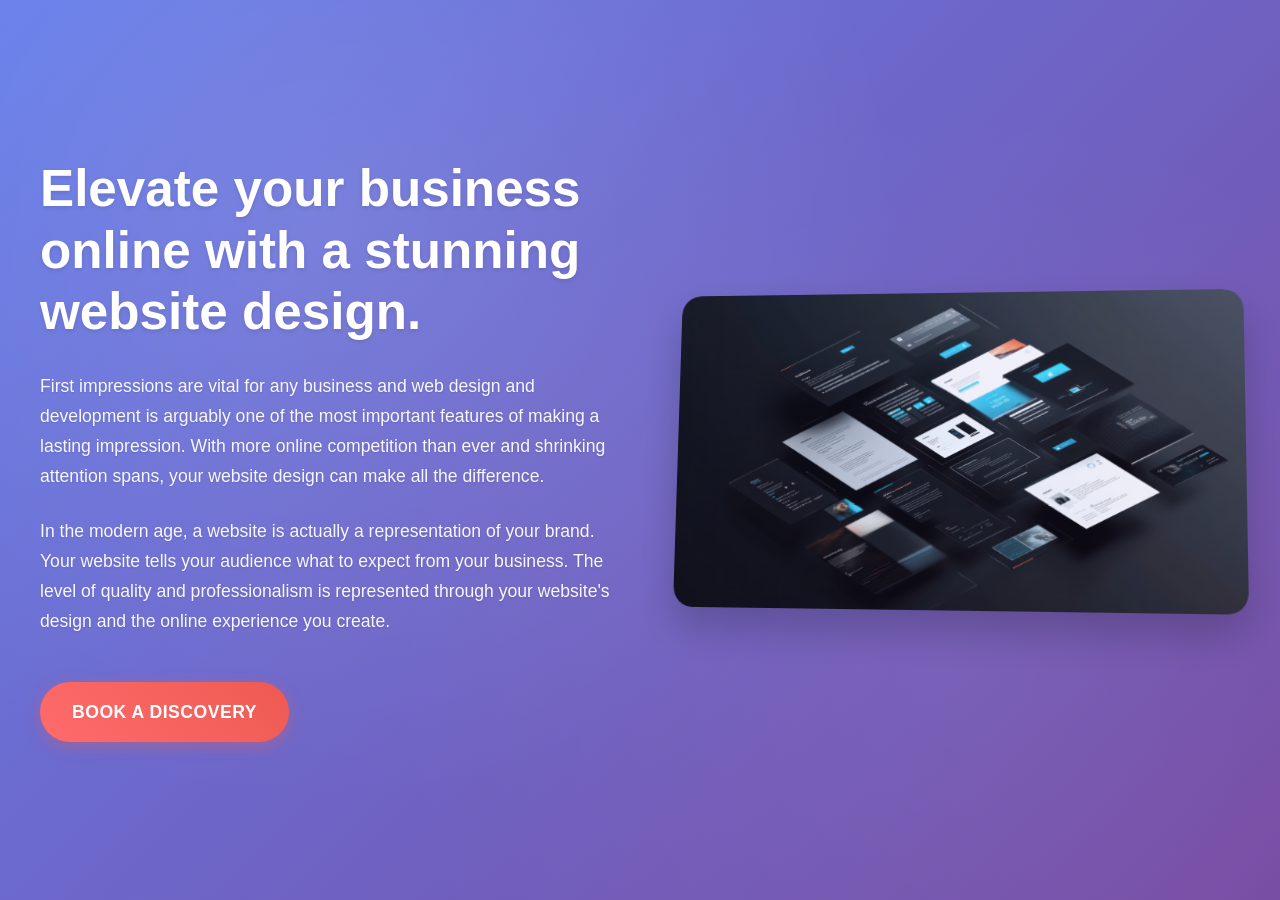
==== commit 118b4668: "Refactor homepage with new design, simplified structure, and responsive styles Co-authored-by: adamc" ====
--- a/index.html
+++ b/index.html
@@ -1,504 +1,31 @@
-<!doctype html>
+<!DOCTYPE html>
 <html lang="en">
 <head>
-  <meta charset="utf-8" />
-  <meta name="viewport" content="width=device-width, initial-scale=1" />
-  <title>Document</title>
-
-  <!-- CSS -->
-  <link rel="stylesheet" href="style.css" />
+    <meta charset="UTF-8">
+    <meta name="viewport" content="width=device-width, initial-scale=1.0">
+    <title>Business Website Design</title>
+    <link rel="stylesheet" href="styles.css">
 </head>
 <body>
-
-  <!-- Header is created by header.js (do not add <header> here) -->
-
-  <main>
-<!-- HERO -->
-<section class="hero-section" aria-labelledby="hero-title">
-  <!-- Background Accent Shape -->
-  <div class="hero-accent"></div>
-
-
-
-
-  <div class="hero-container">
-    <div class="hero-left">
-      <p class="hero-subtitle">WordPress, Shopify, WooCommerce Websites</p>
-
-      <div class="hero-heading">
-        <h1 class="hero-title" id="hero-title">WEBSITE DESIGNER</h1>
-        <h2 class="hero-subtitle">
-          <span class="nowrap">We Build. You Grow.</span>
-        </h2>
+    <section class="intro-section">
+        <div class="intro-container">
+            <div class="intro-text">
+                <h1>Elevate your business online with a stunning website design.</h1>
+                <p class="paragraph">
+                    First impressions are vital for any business and web design and development is arguably one of the most important features of making a lasting impression. With more online competition than ever and shrinking attention spans, your website design can make all the difference.
+                </p>
+                <p class="paragraph">
+                    In the modern age, a website is actually a representation of your brand. Your website tells your audience what to expect from your business. The level of quality and professionalism is represented through your website's design and the online experience you create.
+                </p>
+                <a href="contact.html" class="cta-button">Book a Discovery</a>
             </div>
-
-      <p class="hero-text">
-        We build websites on WordPress, Shopify, and WooCommerce at affordable prices.
-        Get superior results without breaking the bank.
-      </p>
-
-      <div class="hero-buttons">
-        <a href="contact.html" class="hero-btn primary">Get Started</a>
-        <a href="about.html" class="hero-btn secondary">Pricing</a>
-      </div>
-    </div>
-
-    <div class="hero-right">
-      <img src="phoneandlaptopsection.png" alt="Phone and Laptop Preview" class="hero-combo">
-    </div>
-  </div>
-
-  <!-- Scroll indicator -->
-  <div class="scroll-indicator">
-    <div class="scroll-dot"></div>
-  </div>
-  <!-- Animated Blobs -->
-<div class="blob blob1"></div>
-<div class="blob blob2"></div>
-
-</section>
-
-
-
-    <!-- BENEFITS -->
-    <section class="benefits-section">
-      <div class="benefits-header">
-        <h2>Why Choose Us</h2>
-        <p>We don't just build pretty websites, we craft high-performing websites that convert.</p>
-      </div>
-      <div class="benefits-container">
-
-        <!-- Benefit card 1 -->
-        <div class="benefit-card">
-          <div class="icon">
-            <!-- Mobile First Design -->
-            <svg xmlns="http://www.w3.org/2000/svg" fill="none"
-                 viewBox="0 0 24 24" stroke-width="1.5"
-                 stroke="currentColor" class="icon-svg">
-              <path stroke-linecap="round" stroke-linejoin="round"
-                    d="M10.5 1.5H8.25A2.25 2.25 0 0 0 6 3.75v16.5a2.25 2.25 0 0 0 2.25 2.25h7.5A2.25 2.25 0 0 0 18 20.25V3.75a2.25 2.25 0 0 0-2.25-2.25H13.5m-3 0V3h3V1.5m-3 0h3m-3 18.75h3" />
-            </svg>
-          </div>
-          <h3>Mobile First Design</h3>
-          <p>We design with mobile in mind first — lightweight, no bloat, and fully optimized for modern devices.</p>
-          <a href="#" class="benefit-btn">Get Started</a>
+            <div class="intro-image">
+                <div class="image-wrapper">
+                    <img src="servicephoto.jpeg" alt="Laptop preview of a website" />
+                </div>
+            </div>
         </div>
-
-        <!-- Benefit card 2 -->
-        <div class="benefit-card">
-          <div class="icon">
-            <!-- Fits All Screens -->
-            <svg xmlns="http://www.w3.org/2000/svg" fill="none"
-                 viewBox="0 0 24 24" stroke-width="1.5"
-                 stroke="currentColor" class="icon-svg">
-              <path stroke-linecap="round" stroke-linejoin="round"
-                    d="M9 17.25v1.007a3 3 0 0 1-.879 2.122L7.5 21h9l-.621-.621A3 3 0 0 1 15 18.257V17.25m6-12V15a2.25 2.25 0 0 1-2.25 2.25H5.25A2.25 2.25 0 0 1 3 15V5.25m18 0A2.25 2.25 0 0 0 18.75 3H5.25A2.25 2.25 0 0 0 3 5.25m18 0V12a2.25 2.25 0 0 1-2.25 2.25H5.25A2.25 2.25 0 0 1 3 12V5.25" />
-            </svg>
-          </div>
-          <h3>Fits All Screens</h3>
-          <p>Your website adapts to every screen — mobile, tablet, and desktop — for a seamless user experience.</p>
-          <a href="#" class="benefit-btn">Get Started</a>
-        </div>
-
-        <!-- Benefit card 3 -->
-        <div class="benefit-card">
-          <div class="icon">
-            <!-- Fast Page Speeds -->
-            <svg xmlns="http://www.w3.org/2000/svg" fill="none"
-                 viewBox="0 0 24 24" stroke-width="1.5"
-                 stroke="currentColor" class="icon-svg">
-              <path stroke-linecap="round" stroke-linejoin="round"
-                    d="m3.75 13.5 10.5-11.25L12 10.5h8.25L9.75 21.75 12 13.5H3.75Z" />
-            </svg>
-          </div>
-          <h3>Fast Page Speeds</h3>
-          <p>We optimize every site for speed, helping you load faster, reduce bounce rates, and rank higher on Google.</p>
-          <a href="#" class="benefit-btn">Get Started</a>
-        </div>
-
-        <!-- Benefit card 4 -->
-        <div class="benefit-card">
-          <div class="icon">
-            <!-- Unlimited Revisions -->
-            <svg xmlns="http://www.w3.org/2000/svg" fill="none"
-                 viewBox="0 0 24 24" stroke-width="1.5"
-                 stroke="currentColor" class="icon-svg">
-              <path stroke-linecap="round" stroke-linejoin="round"
-                    d="M16.023 9.348h4.992v-.001M2.985 19.644v-4.992m0 0h4.992m-4.993 0 3.181 3.183a8.25 8.25 0 0 0 13.803-3.7M4.031 9.865a8.25 8.25 0 0 1 13.803-3.7l3.181 3.182m0-4.991v4.99" />
-            </svg>
-          </div>
-          <h3>Unlimited Revisions</h3>
-          <p>We refine your website until you’re 100% happy. Unlimited edits during the build process — no extra cost.</p>
-          <a href="#" class="benefit-btn">Get Started</a>
-        </div>
-
-        <!-- Benefit card 5 -->
-        <div class="benefit-card">
-          <div class="icon">
-            <!-- SEO Ready -->
-            <svg xmlns="http://www.w3.org/2000/svg" fill="none"
-                 viewBox="0 0 24 24" stroke-width="1.5"
-                 stroke="currentColor" class="icon-svg">
-              <path stroke-linecap="round" stroke-linejoin="round"
-                    d="M3 13.125C3 12.504 3.504 12 4.125 12h2.25c.621 0 1.125.504 1.125 1.125v6.75C7.5 20.496 6.996 21 6.375 21h-2.25A1.125 1.125 0 0 1 3 19.875v-6.75ZM9.75 8.625c0-.621.504-1.125 1.125-1.125h2.25c.621 0 1.125.504 1.125 1.125v11.25c0 .621-.504 1.125-1.125 1.125h-2.25a1.125 1.125 0 0 1-1.125-1.125V8.625ZM16.5 4.125c0-.621.504-1.125 1.125-1.125h2.25C20.496 3 21 3.504 21 4.125v15.75c0 .621-.504 1.125-1.125 1.125h-2.25a1.125 1.125 0 0 1-1.125-1.125V4.125Z" />
-            </svg>
-          </div>
-          <h3>SEO Ready</h3>
-          <p>Every website we build is optimized for search engines with clean code, fast load speeds, and proper meta structure.</p>
-          <a href="#" class="benefit-btn">Get Started</a>
-        </div>
-
-        <!-- Benefit card 6 -->
-        <div class="benefit-card">
-          <div class="icon">
-            <!-- Affordable Pricing -->
-            <svg xmlns="http://www.w3.org/2000/svg" fill="none"
-                 viewBox="0 0 24 24" stroke-width="1.5"
-                 stroke="currentColor" class="icon-svg">
-              <path stroke-linecap="round" stroke-linejoin="round"
-                    d="M2.25 18.75a60.07 60.07 0 0 1 15.797 2.101c.727.198 1.453-.342 1.453-1.096V18.75M3.75 4.5v.75A.75.75 0 0 1 3 6h-.75m0 0v-.375c0-.621.504-1.125 1.125-1.125H20.25M2.25 6v9m18-10.5v.75c0 .414.336.75.75.75h.75m-1.5-1.5h.375c.621 0 1.125.504 1.125 1.125v9.75c0 .621-.504 1.125-1.125 1.125h-.375m1.5-1.5H21a.75.75 0 0 0-.75.75v.75m0 0H3.75m0 0h-.375a1.125 1.125 0 0 1-1.125-1.125V15m1.5 1.5v-.75A.75.75 0 0 0 3 15h-.75M15 10.5a3 3 0 1 1-6 0 3 3 0 0 1 6 0Zm3 0h.008v.008H18V10.5Zm-12 0h.008v.008H6V10.5Z" />
-            </svg>
-          </div>
-          <h3>Affordable Pricing</h3>
-          <p>Get a premium website without premium pricing. We offer flexible, transparent pricing to suit your needs and budget.</p>
-          <a href="#" class="benefit-btn">Get Started</a>
-        </div>
-
-      </div>
     </section>
-
-    <!-- PROJECTS -->
-    <section class="projects-section">
-      <div class="projects-header">
-        <h2>Recent Projects</h2>
-        <p>Take a look at some of our client work.</p>
-      </div>
-      <div class="projects-container">
-        <div class="project-card left-card">
-          <img src="carloswebsitelaptop.png" alt="Website Project 1">
-          <h3>Gray-Claveria Weddings</h3>
-          <p>Built using WordPress, on just one page, this site showcases stunning wedding photography and services.</p>
-          <a href="#" class="project-btn">Visit Website</a>
-        </div>
-
-        <div class="project-card">
-          <img src="cleaningwebsitelaptop.png" alt="Website Project 2">
-          <h3>CleaningPros</h3>
-          <p>Designed for a cleaning service, this site features a modern layout and easy booking options.</p>
-          <a href="#" class="project-btn">Visit Website</a>
-        </div>
-
-        <div class="project-card right-card">
-          <img src="electricianwebsitelaptop.png" alt="Website Project 3">
-          <h3>Electrician Melbourne</h3>
-          <p>A high-converting website designed for an electrician service, featuring a clean layout and easy navigation.</p>
-          <a href="#" class="project-btn">Visit Website</a>
-        </div>
-      </div>
-    </section>
-
-<!-- SERVICES / PRICING (enhanced, SVG chips) -->
-<section class="services-showcase" id="services">
-  <div class="services-container">
-
-    <!-- Section header -->
-    <header class="services-head">
-      <p class="services-eyebrow">SERVICES</p>
-      <h2 class="services-title">Web Design, Logos, Google Ads & SEO</h2>
-      <p class="services-sub">
-        Everything you need to look professional, get found, and convert more customers.
-      </p>
-    </header>
-
-    <!-- 2×2 grid -->
-    <div class="svc-grid">
-
-      <!-- Website -->
-      <article class="svc-card svc-web">
-        <div class="svc-card__head">
-          <h3>Website Design</h3>
-          <span class="badge">Most Popular</span>
-        </div>
-
-        <p class="svc-card__intro">Modern, fast, and conversion‑focused builds.</p>
-
-        <!-- meta chips (SVG icons instead of emojis) -->
-        <div class="svc-meta">
-          <span class="chip">
-            <svg class="chip-ico" viewBox="0 0 24 24" aria-hidden="true">
-              <circle cx="12" cy="12" r="9"/>
-              <path d="M12 7v5l3 3"/>
-            </svg> 1–2 weeks
-          </span>
-          <span class="chip">
-            <svg class="chip-ico" viewBox="0 0 24 24" aria-hidden="true">
-              <path d="M20 13l-7 7H5v-8l7-7h8v8z"/>
-              <circle cx="16" cy="8" r="1.5"/>
-            </svg> From $700
-          </span>
-          <span class="chip">
-            <svg class="chip-ico" viewBox="0 0 24 24" aria-hidden="true">
-              <circle cx="12" cy="12" r="8"/>
-              <circle cx="12" cy="12" r="4"/>
-              <circle cx="12" cy="12" r="1.5" fill="currentColor" stroke="none"/>
-            </svg> Conversion‑focused
-          </span>
-        </div>
-
-        <ul class="svc-features">
-          <li>Mobile‑first</li>
-          <li>SEO ready</li>
-          <li>Unlimited Revisions</li>
-        </ul>
-
-        <figure class="svc-quote">
-          <div class="svc-stars">★★★★★</div>
-          <div>
-            <p>“Clean, fast and easy to work with.”</p>
-            <figcaption>Peter R., Sydney</figcaption>
-          </div>
-        </figure>
-
-        <div class="svc-card__footer">
-          <a href="pricing.html#website-design" class="btn-cta">Pricing</a>
-        </div>
-      </article>
-
-      <!-- Logo -->
-      <article class="svc-card svc-logo">
-        <div class="svc-card__head">
-          <h3>Logo Design</h3>
-        </div>
-
-        <p class="svc-card__intro">Unique, memorable logos that define your brand.</p>
-
-        <div class="svc-meta">
-          <span class="chip">
-            <svg class="chip-ico" viewBox="0 0 24 24" aria-hidden="true">
-              <circle cx="12" cy="12" r="9"/>
-              <path d="M12 7v5l3 3"/>
-            </svg> 3–5 days
-          </span>
-          <span class="chip">
-            <svg class="chip-ico" viewBox="0 0 24 24" aria-hidden="true">
-              <path d="M20 13l-7 7H5v-8l7-7h8v8z"/>
-              <circle cx="16" cy="8" r="1.5"/>
-            </svg> From $250
-          </span>
-          <span class="chip">
-            <svg class="chip-ico" viewBox="0 0 24 24" aria-hidden="true">
-              <path d="M7 3h7l5 5v13H7z"/>
-              <path d="M14 3v5h5"/>
-            </svg> Brand‑ready files
-          </span>
-        </div>
-
-        <ul class="svc-features">
-          <li>Custom Concepts</li>
-          <li>Multiple Revisions</li>
-          <li>Brand‑Ready Files</li>
-        </ul>
-
-        <figure class="svc-quote">
-          <div class="svc-stars">★★★★★</div>
-          <div>
-            <p>“New logo looks amazing and on‑brand.”</p>
-            <figcaption>Mia F., Sydney</figcaption>
-          </div>
-        </figure>
-
-        <div class="svc-card__footer">
-          <a href="pricing.html#logo-design" class="btn-cta">Pricing</a>
-        </div>
-      </article>
-
-      <!-- Google Ads -->
-      <article class="svc-card svc-ads">
-        <div class="svc-card__head">
-          <h3>Google Ads</h3>
-        </div>
-
-        <p class="svc-card__intro">Targeted campaigns that drive quality leads.</p>
-
-        <div class="svc-meta">
-          <span class="chip">
-            <svg class="chip-ico" viewBox="0 0 24 24" aria-hidden="true">
-              <path d="M4 18h16"/>
-              <path d="M6 16l4-4 3 3 5-6"/>
-            </svg> ROI tracking
-          </span>
-          <span class="chip">
-            <svg class="chip-ico" viewBox="0 0 24 24" aria-hidden="true">
-              <path d="M20 13l-7 7H5v-8l7-7h8v8z"/>
-              <circle cx="16" cy="8" r="1.5"/>
-            </svg> From $400/mo
-          </span>
-          <span class="chip">
-            <svg class="chip-ico" viewBox="0 0 24 24" aria-hidden="true">
-              <path d="M12 2l5 6-5 14-5-14z"/>
-              <circle cx="12" cy="9" r="1.5"/>
-            </svg> Fast launch
-          </span>
-        </div>
-
-        <ul class="svc-features">
-          <li>Targeted Campaigns</li>
-          <li>Ad Copywriting</li>
-          <li>Performance Tracking</li>
-        </ul>
-
-        <figure class="svc-quote">
-          <div class="svc-stars">★★★★★</div>
-          <div>
-            <p>“We saw leads in the first week.”</p>
-            <figcaption>Mason P., Melbourne</figcaption>
-          </div>
-        </figure>
-
-        <div class="svc-card__footer">
-          <a href="pricing.html#google-ads" class="btn-cta">Pricing</a>
-        </div>
-      </article>
-
-      <!-- SEO -->
-      <article class="svc-card svc-seo">
-        <div class="svc-card__head">
-          <h3>SEO</h3>
-        </div>
-
-        <p class="svc-card__intro">Higher rankings, visibility, and steady traffic.</p>
-
-        <div class="svc-meta">
-          <span class="chip">
-            <svg class="chip-ico" viewBox="0 0 24 24" aria-hidden="true">
-              <path d="M4 18h16"/>
-              <path d="M6 16v-6M12 16v-9M18 16v-4"/>
-            </svg> Month‑on‑month growth
-          </span>
-          <span class="chip">
-            <svg class="chip-ico" viewBox="0 0 24 24" aria-hidden="true">
-              <circle cx="10.5" cy="10.5" r="5.5"/>
-              <path d="M15 15l4 4"/>
-            </svg> Technical & On‑page
-          </span>
-          <span class="chip">
-            <svg class="chip-ico" viewBox="0 0 24 24" aria-hidden="true">
-              <path d="M4 20h16"/>
-              <path d="M7 16v-6M12 16v-9M17 16v-4"/>
-            </svg> Monthly reports
-          </span>
-        </div>
-
-        <ul class="svc-features">
-          <li>Keyword Research</li>
-          <li>On‑Page Optimization</li>
-          <li>Monthly Reporting</li>
-        </ul>
-
-        <figure class="svc-quote">
-          <div class="svc-stars">★★★★★</div>
-          <div>
-            <p>“We hit page one within months.”</p>
-            <figcaption>Sara K., Perth</figcaption>
-          </div>
-        </figure>
-
-        <div class="svc-card__footer">
-          <a href="pricing.html#seo" class="btn-cta">Pricing</a>
-        </div>
-      </article>
-
-    </div>
-  </div>
-</section>
-
-
-
-
-<!-- TESTIMONIALS -->
-<section class="testimonials-section">
-  <div class="testimonials-header">
-    <p class="section-label">TESTIMONIALS</p>
-    <h2 class="section-title">TRUSTED WEB DESIGNER ACROSS AUSTRALIA</h2>
-    <p class="section-subtext">
-      We've supported many businesses across Australia in creating the websites they've dreamed of.
-      Here’s what some of our clients have to say about their experience with us.
-    </p>
-  </div>
-
-  <div class="testimonials-grid">
-    <div class="testimonial-card">
-      <span class="quote-mark">"</span>
-      <p class="testimonial-text">
-        Adam and his team have created a fantastic website for my business. The design is clean, modern, and easy to navigate.
-        They were very responsive to my needs and made the process seamless.
-      </p>
-      <p class="testimonial-author">Peter R.</p>
-      <p class="testimonial-location">Sydney, Australia</p>
-    </div>
-
-    <div class="testimonial-card">
-      <span class="quote-mark">"</span>
-      <p class="testimonial-text">
-        After countless hours of searching for a reliable web designer, I finally found Adam. He was professional, attentive, and delivered exactly what I wanted.
-        The website looks amazing and has already started bringing in new clients. I couldn't be happier!
-      </p>
-      <p class="testimonial-author">Mason P.</p>
-      <p class="testimonial-location">Melbourne, Australia</p>
-    </div>
-
-    <div class="testimonial-card">
-      <span class="quote-mark">"</span>
-      <p class="testimonial-text">
-        Adam and his team did an amazing website for me using WordPress. Plus, the results we received after using their SEO services had us to page one in just a couple months. Very friendly and value-orientated. Thank you Adam.
-      </p>
-      <p class="testimonial-author">Mia F.</p>
-      <p class="testimonial-location">Sydney, Australia</p>
-    </div>
-  </div>
-</section>
-<!-- BOTTOM CTA -->
-<section class="cta-footer" id="get-started">
-  <div class="cta-footer__inner">
-    <p class="cta-footer__eyebrow">Ready to grow?</p>
-    <h2 class="cta-footer__title">Get Started</h2>
-    <p class="cta-footer__sub">
-      Grow your business with a high‑performing website, SEO, or Google Ads, built for Australian businesses, small or large.
-    </p>
-
-    <div class="cta-footer__actions">
-      <a href="contact.html" class="btn-cta">Get Started</a>
-      <!-- Optional secondary action -->
-      <a href="tel:+611300000000" class="btn-ghost" aria-label="Call us">Call us</a>
-    </div>
-
-    <p class="cta-footer__fineprint">No lock‑in contracts • Free strategy call</p>
-  </div>
-</section>
-
-
-  </main>
-
-  <!-- Scripts -->
-  <script src="header.js" defer></script>
-  <script src="footer.js" defer></script>
-  <script src="pricingbutton.js" defer></script>
-  
-  <script>
-document.addEventListener('DOMContentLoaded',()=>{
-  const els = document.querySelectorAll('.reveal');
-  const io = new IntersectionObserver(entries=>{
-    entries.forEach(e=>{
-      if(e.isIntersecting){
-        e.target.classList.add('show');
-        io.unobserve(e.target);
-      }
-    });
-  }, {threshold: .12});
-  els.forEach(el=>io.observe(el));
-});
-</script>
-
 </body>
 </html>
 
--- a/styles.css
+++ b/styles.css
@@ -0,0 +1,219 @@
+/* Reset and base styles */
+* {
+    margin: 0;
+    padding: 0;
+    box-sizing: border-box;
+}
+
+body {
+    font-family: 'Segoe UI', Tahoma, Geneva, Verdana, sans-serif;
+    line-height: 1.6;
+    color: #333;
+    background-color: #f8f9fa;
+}
+
+/* Intro Section Styles */
+.intro-section {
+    padding: 80px 20px;
+    background: linear-gradient(135deg, #667eea 0%, #764ba2 100%);
+    min-height: 100vh;
+    display: flex;
+    align-items: center;
+    position: relative;
+    overflow: hidden;
+}
+
+/* Add subtle background pattern */
+.intro-section::before {
+    content: '';
+    position: absolute;
+    top: 0;
+    left: 0;
+    right: 0;
+    bottom: 0;
+    background-image: 
+        radial-gradient(circle at 25% 25%, rgba(255, 255, 255, 0.1) 0%, transparent 50%),
+        radial-gradient(circle at 75% 75%, rgba(255, 255, 255, 0.05) 0%, transparent 50%);
+    pointer-events: none;
+}
+
+.intro-container {
+    max-width: 1200px;
+    margin: 0 auto;
+    display: grid;
+    grid-template-columns: 1fr 1fr;
+    gap: 60px;
+    align-items: center;
+    position: relative;
+    z-index: 1;
+}
+
+/* Text Content Styles */
+.intro-text {
+    color: white;
+    animation: fadeInLeft 1s ease-out;
+}
+
+.intro-text h1 {
+    font-size: 3.2rem;
+    font-weight: 700;
+    line-height: 1.2;
+    margin-bottom: 30px;
+    text-shadow: 0 2px 4px rgba(0, 0, 0, 0.1);
+}
+
+.paragraph {
+    font-size: 1.1rem;
+    line-height: 1.7;
+    margin-bottom: 25px;
+    opacity: 0.95;
+    text-shadow: 0 1px 2px rgba(0, 0, 0, 0.1);
+}
+
+/* CTA Button Styles */
+.cta-button {
+    display: inline-block;
+    background: linear-gradient(45deg, #ff6b6b, #ee5a52);
+    color: white;
+    padding: 16px 32px;
+    text-decoration: none;
+    border-radius: 50px;
+    font-weight: 600;
+    font-size: 1.1rem;
+    transition: all 0.3s ease;
+    box-shadow: 0 4px 15px rgba(238, 90, 82, 0.4);
+    text-transform: uppercase;
+    letter-spacing: 0.5px;
+    margin-top: 20px;
+}
+
+.cta-button:hover {
+    transform: translateY(-2px);
+    box-shadow: 0 6px 20px rgba(238, 90, 82, 0.6);
+    background: linear-gradient(45deg, #ee5a52, #ff6b6b);
+}
+
+.cta-button:active {
+    transform: translateY(0);
+}
+
+/* Image Section Styles */
+.intro-image {
+    animation: fadeInRight 1s ease-out;
+}
+
+.image-wrapper {
+    position: relative;
+    border-radius: 20px;
+    overflow: hidden;
+    box-shadow: 0 20px 40px rgba(0, 0, 0, 0.2);
+    transform: perspective(1000px) rotateY(-5deg) rotateX(5deg);
+    transition: transform 0.3s ease;
+}
+
+.image-wrapper:hover {
+    transform: perspective(1000px) rotateY(-2deg) rotateX(2deg) scale(1.02);
+}
+
+.image-wrapper::before {
+    content: '';
+    position: absolute;
+    top: 0;
+    left: 0;
+    right: 0;
+    bottom: 0;
+    background: linear-gradient(135deg, rgba(102, 126, 234, 0.1), rgba(118, 75, 162, 0.1));
+    z-index: 1;
+    pointer-events: none;
+}
+
+.image-wrapper img {
+    width: 100%;
+    height: auto;
+    display: block;
+    border-radius: 20px;
+    transition: transform 0.3s ease;
+}
+
+/* Animations */
+@keyframes fadeInLeft {
+    from {
+        opacity: 0;
+        transform: translateX(-50px);
+    }
+    to {
+        opacity: 1;
+        transform: translateX(0);
+    }
+}
+
+@keyframes fadeInRight {
+    from {
+        opacity: 0;
+        transform: translateX(50px);
+    }
+    to {
+        opacity: 1;
+        transform: translateX(0);
+    }
+}
+
+/* Responsive Design */
+@media (max-width: 968px) {
+    .intro-container {
+        grid-template-columns: 1fr;
+        gap: 40px;
+        text-align: center;
+    }
+    
+    .intro-text h1 {
+        font-size: 2.5rem;
+    }
+    
+    .image-wrapper {
+        transform: none;
+        max-width: 500px;
+        margin: 0 auto;
+    }
+    
+    .image-wrapper:hover {
+        transform: scale(1.02);
+    }
+}
+
+@media (max-width: 768px) {
+    .intro-section {
+        padding: 60px 15px;
+        min-height: auto;
+    }
+    
+    .intro-text h1 {
+        font-size: 2rem;
+        margin-bottom: 20px;
+    }
+    
+    .paragraph {
+        font-size: 1rem;
+        margin-bottom: 20px;
+    }
+    
+    .cta-button {
+        padding: 14px 28px;
+        font-size: 1rem;
+    }
+}
+
+@media (max-width: 480px) {
+    .intro-text h1 {
+        font-size: 1.8rem;
+    }
+    
+    .intro-container {
+        gap: 30px;
+    }
+    
+    .cta-button {
+        padding: 12px 24px;
+        font-size: 0.9rem;
+    }
+}
